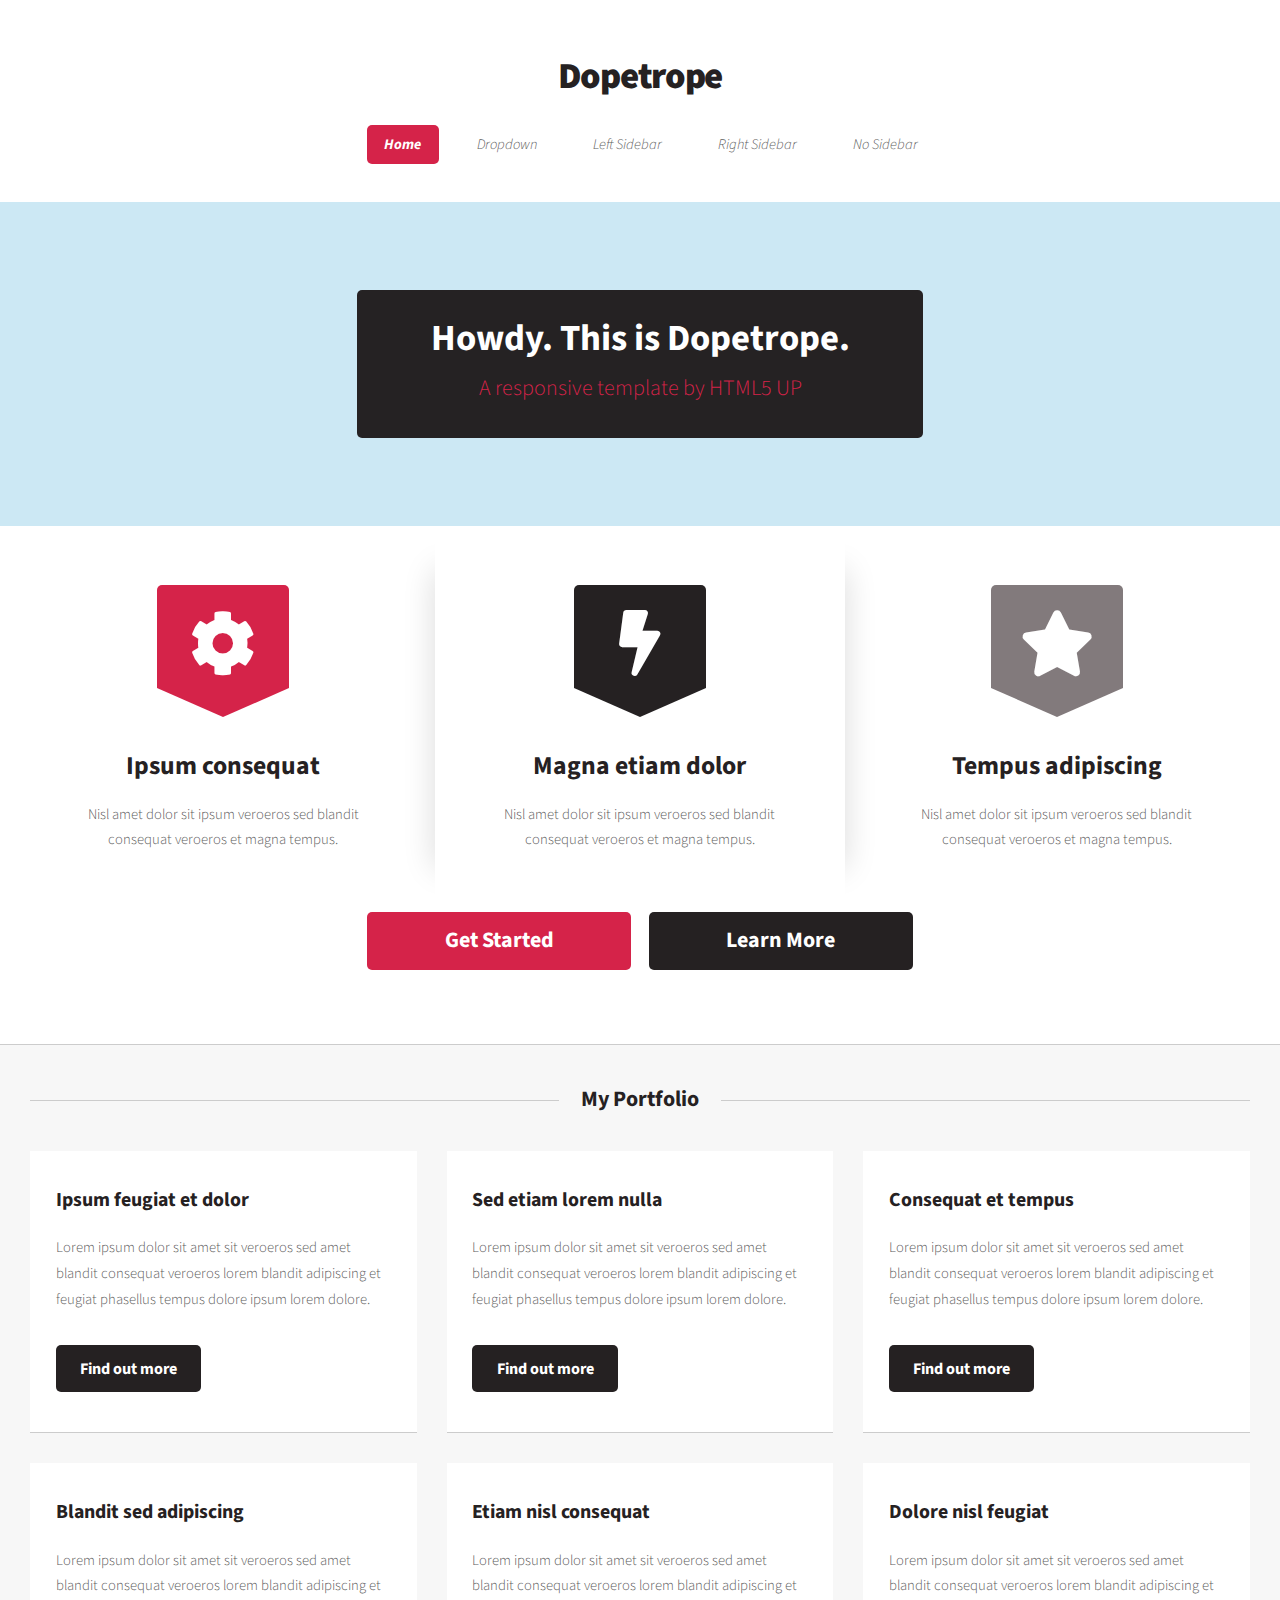
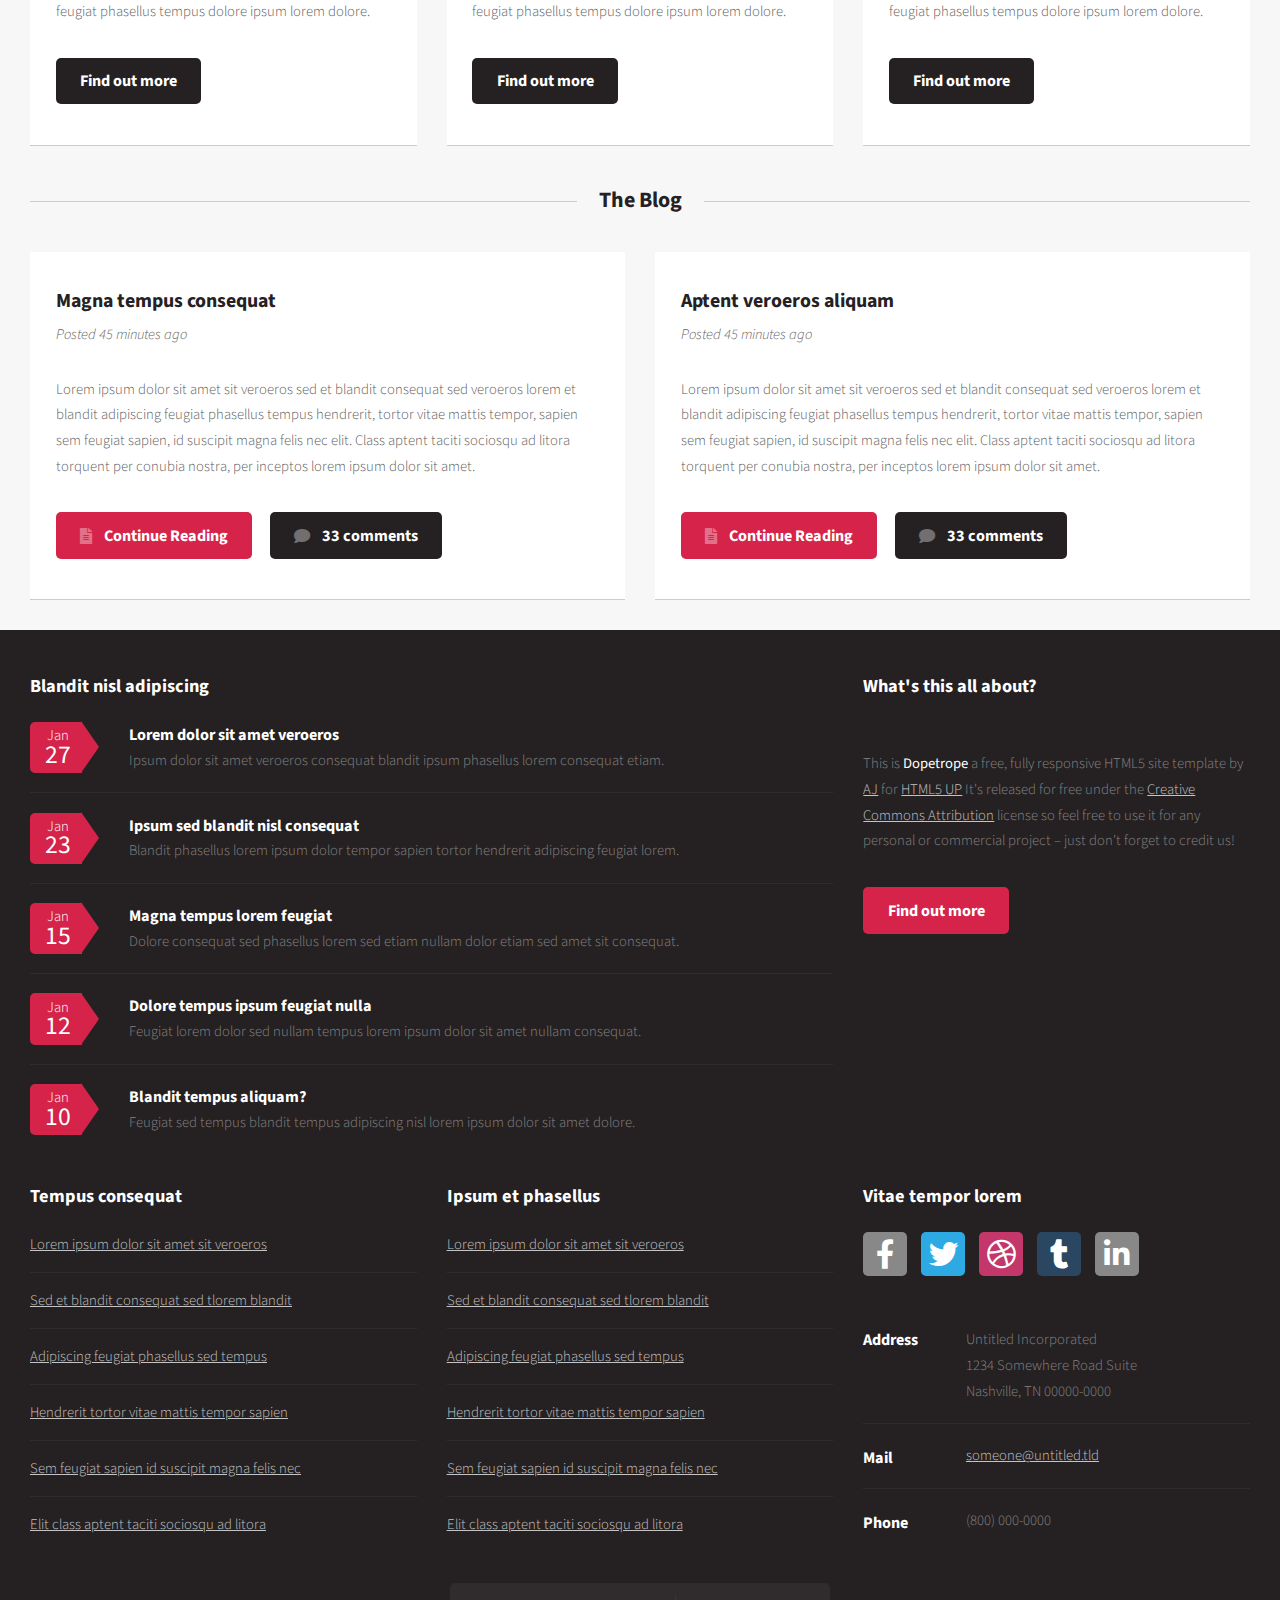
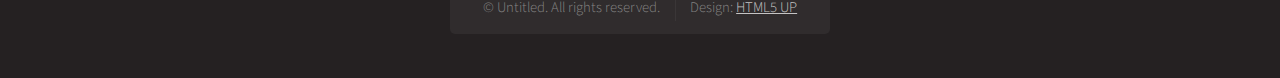
==== index.html @ 3c799429 "initial commit" ====
<!DOCTYPE HTML>
<!--
	Dopetrope by HTML5 UP
	html5up.net | @ajlkn
	Free for personal and commercial use under the CCA 3.0 license (html5up.net/license)
-->
<html>
	<head>
		<title>Dopetrope by HTML5 UP</title>
		<meta charset="utf-8" />
		<meta name="viewport" content="width=device-width, initial-scale=1, user-scalable=no" />
		<link rel="stylesheet" href="assets/css/main.css" />
	</head>
	<body class="homepage is-preload">
		<div id="page-wrapper">

			<!-- Header -->
				<section id="header">

					<!-- Logo -->
						<h1><a href="index.html">Dopetrope</a></h1>

					<!-- Nav -->
						<nav id="nav">
							<ul>
								<li class="current"><a href="index.html">Home</a></li>
								<li>
									<a href="#">Dropdown</a>
									<ul>
										<li><a href="#">Lorem ipsum dolor</a></li>
										<li><a href="#">Magna phasellus</a></li>
										<li><a href="#">Etiam dolore nisl</a></li>
										<li>
											<a href="#">Phasellus consequat</a>
											<ul>
												<li><a href="#">Magna phasellus</a></li>
												<li><a href="#">Etiam dolore nisl</a></li>
												<li><a href="#">Veroeros feugiat</a></li>
												<li><a href="#">Nisl sed aliquam</a></li>
												<li><a href="#">Dolore adipiscing</a></li>
											</ul>
										</li>
										<li><a href="#">Veroeros feugiat</a></li>
									</ul>
								</li>
								<li><a href="left-sidebar.html">Left Sidebar</a></li>
								<li><a href="right-sidebar.html">Right Sidebar</a></li>
								<li><a href="no-sidebar.html">No Sidebar</a></li>
							</ul>
						</nav>

					<!-- Banner -->
						<section id="banner">
							<header>
								<h2>Howdy. This is Dopetrope.</h2>
								<p>A responsive template by HTML5 UP</p>
							</header>
						</section>

					<!-- Intro -->
						<section id="intro" class="container">
							<div class="row">
								<div class="col-4 col-12-medium">
									<section class="first">
										<i class="icon solid featured fa-cog"></i>
										<header>
											<h2>Ipsum consequat</h2>
										</header>
										<p>Nisl amet dolor sit ipsum veroeros sed blandit consequat veroeros et magna tempus.</p>
									</section>
								</div>
								<div class="col-4 col-12-medium">
									<section class="middle">
										<i class="icon solid featured alt fa-bolt"></i>
										<header>
											<h2>Magna etiam dolor</h2>
										</header>
										<p>Nisl amet dolor sit ipsum veroeros sed blandit consequat veroeros et magna tempus.</p>
									</section>
								</div>
								<div class="col-4 col-12-medium">
									<section class="last">
										<i class="icon solid featured alt2 fa-star"></i>
										<header>
											<h2>Tempus adipiscing</h2>
										</header>
										<p>Nisl amet dolor sit ipsum veroeros sed blandit consequat veroeros et magna tempus.</p>
									</section>
								</div>
							</div>
							<footer>
								<ul class="actions">
									<li><a href="#" class="button large">Get Started</a></li>
									<li><a href="#" class="button alt large">Learn More</a></li>
								</ul>
							</footer>
						</section>

				</section>

			<!-- Main -->
				<section id="main">
					<div class="container">
						<div class="row">
							<div class="col-12">

								<!-- Portfolio -->
									<section>
										<header class="major">
											<h2>My Portfolio</h2>
										</header>
										<div class="row">
											<div class="col-4 col-6-medium col-12-small">
												<section class="box">
													<a href="#" class="image featured"><img src="images/pic02.jpg" alt="" /></a>
													<header>
														<h3>Ipsum feugiat et dolor</h3>
													</header>
													<p>Lorem ipsum dolor sit amet sit veroeros sed amet blandit consequat veroeros lorem blandit adipiscing et feugiat phasellus tempus dolore ipsum lorem dolore.</p>
													<footer>
														<ul class="actions">
															<li><a href="#" class="button alt">Find out more</a></li>
														</ul>
													</footer>
												</section>
											</div>
											<div class="col-4 col-6-medium col-12-small">
												<section class="box">
													<a href="#" class="image featured"><img src="images/pic03.jpg" alt="" /></a>
													<header>
														<h3>Sed etiam lorem nulla</h3>
													</header>
													<p>Lorem ipsum dolor sit amet sit veroeros sed amet blandit consequat veroeros lorem blandit adipiscing et feugiat phasellus tempus dolore ipsum lorem dolore.</p>
													<footer>
														<ul class="actions">
															<li><a href="#" class="button alt">Find out more</a></li>
														</ul>
													</footer>
												</section>
											</div>
											<div class="col-4 col-6-medium col-12-small">
												<section class="box">
													<a href="#" class="image featured"><img src="images/pic04.jpg" alt="" /></a>
													<header>
														<h3>Consequat et tempus</h3>
													</header>
													<p>Lorem ipsum dolor sit amet sit veroeros sed amet blandit consequat veroeros lorem blandit adipiscing et feugiat phasellus tempus dolore ipsum lorem dolore.</p>
													<footer>
														<ul class="actions">
															<li><a href="#" class="button alt">Find out more</a></li>
														</ul>
													</footer>
												</section>
											</div>
											<div class="col-4 col-6-medium col-12-small">
												<section class="box">
													<a href="#" class="image featured"><img src="images/pic05.jpg" alt="" /></a>
													<header>
														<h3>Blandit sed adipiscing</h3>
													</header>
													<p>Lorem ipsum dolor sit amet sit veroeros sed amet blandit consequat veroeros lorem blandit adipiscing et feugiat phasellus tempus dolore ipsum lorem dolore.</p>
													<footer>
														<ul class="actions">
															<li><a href="#" class="button alt">Find out more</a></li>
														</ul>
													</footer>
												</section>
											</div>
											<div class="col-4 col-6-medium col-12-small">
												<section class="box">
													<a href="#" class="image featured"><img src="images/pic06.jpg" alt="" /></a>
													<header>
														<h3>Etiam nisl consequat</h3>
													</header>
													<p>Lorem ipsum dolor sit amet sit veroeros sed amet blandit consequat veroeros lorem blandit adipiscing et feugiat phasellus tempus dolore ipsum lorem dolore.</p>
													<footer>
														<ul class="actions">
															<li><a href="#" class="button alt">Find out more</a></li>
														</ul>
													</footer>
												</section>
											</div>
											<div class="col-4 col-6-medium col-12-small">
												<section class="box">
													<a href="#" class="image featured"><img src="images/pic07.jpg" alt="" /></a>
													<header>
														<h3>Dolore nisl feugiat</h3>
													</header>
													<p>Lorem ipsum dolor sit amet sit veroeros sed amet blandit consequat veroeros lorem blandit adipiscing et feugiat phasellus tempus dolore ipsum lorem dolore.</p>
													<footer>
														<ul class="actions">
															<li><a href="#" class="button alt">Find out more</a></li>
														</ul>
													</footer>
												</section>
											</div>
										</div>
									</section>

							</div>
							<div class="col-12">

								<!-- Blog -->
									<section>
										<header class="major">
											<h2>The Blog</h2>
										</header>
										<div class="row">
											<div class="col-6 col-12-small">
												<section class="box">
													<a href="#" class="image featured"><img src="images/pic08.jpg" alt="" /></a>
													<header>
														<h3>Magna tempus consequat</h3>
														<p>Posted 45 minutes ago</p>
													</header>
													<p>Lorem ipsum dolor sit amet sit veroeros sed et blandit consequat sed veroeros lorem et blandit adipiscing feugiat phasellus tempus hendrerit, tortor vitae mattis tempor, sapien sem feugiat sapien, id suscipit magna felis nec elit. Class aptent taciti sociosqu ad litora torquent per conubia nostra, per inceptos lorem ipsum dolor sit amet.</p>
													<footer>
														<ul class="actions">
															<li><a href="#" class="button icon solid fa-file-alt">Continue Reading</a></li>
															<li><a href="#" class="button alt icon solid fa-comment">33 comments</a></li>
														</ul>
													</footer>
												</section>
											</div>
											<div class="col-6 col-12-small">
												<section class="box">
													<a href="#" class="image featured"><img src="images/pic09.jpg" alt="" /></a>
													<header>
														<h3>Aptent veroeros aliquam</h3>
														<p>Posted 45 minutes ago</p>
													</header>
													<p>Lorem ipsum dolor sit amet sit veroeros sed et blandit consequat sed veroeros lorem et blandit adipiscing feugiat phasellus tempus hendrerit, tortor vitae mattis tempor, sapien sem feugiat sapien, id suscipit magna felis nec elit. Class aptent taciti sociosqu ad litora torquent per conubia nostra, per inceptos lorem ipsum dolor sit amet.</p>
													<footer>
														<ul class="actions">
															<li><a href="#" class="button icon solid fa-file-alt">Continue Reading</a></li>
															<li><a href="#" class="button alt icon solid fa-comment">33 comments</a></li>
														</ul>
													</footer>
												</section>
											</div>
										</div>
									</section>

							</div>
						</div>
					</div>
				</section>

			<!-- Footer -->
				<section id="footer">
					<div class="container">
						<div class="row">
							<div class="col-8 col-12-medium">
								<section>
									<header>
										<h2>Blandit nisl adipiscing</h2>
									</header>
									<ul class="dates">
										<li>
											<span class="date">Jan <strong>27</strong></span>
											<h3><a href="#">Lorem dolor sit amet veroeros</a></h3>
											<p>Ipsum dolor sit amet veroeros consequat blandit ipsum phasellus lorem consequat etiam.</p>
										</li>
										<li>
											<span class="date">Jan <strong>23</strong></span>
											<h3><a href="#">Ipsum sed blandit nisl consequat</a></h3>
											<p>Blandit phasellus lorem ipsum dolor tempor sapien tortor hendrerit adipiscing feugiat lorem.</p>
										</li>
										<li>
											<span class="date">Jan <strong>15</strong></span>
											<h3><a href="#">Magna tempus lorem feugiat</a></h3>
											<p>Dolore consequat sed phasellus lorem sed etiam nullam dolor etiam sed amet sit consequat.</p>
										</li>
										<li>
											<span class="date">Jan <strong>12</strong></span>
											<h3><a href="#">Dolore tempus ipsum feugiat nulla</a></h3>
											<p>Feugiat lorem dolor sed nullam tempus lorem ipsum dolor sit amet nullam consequat.</p>
										</li>
										<li>
											<span class="date">Jan <strong>10</strong></span>
											<h3><a href="#">Blandit tempus aliquam?</a></h3>
											<p>Feugiat sed tempus blandit tempus adipiscing nisl lorem ipsum dolor sit amet dolore.</p>
										</li>
									</ul>
								</section>
							</div>
							<div class="col-4 col-12-medium">
								<section>
									<header>
										<h2>What's this all about?</h2>
									</header>
									<a href="#" class="image featured"><img src="images/pic10.jpg" alt="" /></a>
									<p>
										This is <strong>Dopetrope</strong> a free, fully responsive HTML5 site template by
										<a href="http://twitter.com/ajlkn">AJ</a> for <a href="http://html5up.net/">HTML5 UP</a> It's released for free under
										the <a href="http://html5up.net/license/">Creative Commons Attribution</a> license so feel free to use it for any personal or commercial project &ndash; just don't forget to credit us!
									</p>
									<footer>
										<ul class="actions">
											<li><a href="#" class="button">Find out more</a></li>
										</ul>
									</footer>
								</section>
							</div>
							<div class="col-4 col-6-medium col-12-small">
								<section>
									<header>
										<h2>Tempus consequat</h2>
									</header>
									<ul class="divided">
										<li><a href="#">Lorem ipsum dolor sit amet sit veroeros</a></li>
										<li><a href="#">Sed et blandit consequat sed tlorem blandit</a></li>
										<li><a href="#">Adipiscing feugiat phasellus sed tempus</a></li>
										<li><a href="#">Hendrerit tortor vitae mattis tempor sapien</a></li>
										<li><a href="#">Sem feugiat sapien id suscipit magna felis nec</a></li>
										<li><a href="#">Elit class aptent taciti sociosqu ad litora</a></li>
									</ul>
								</section>
							</div>
							<div class="col-4 col-6-medium col-12-small">
								<section>
									<header>
										<h2>Ipsum et phasellus</h2>
									</header>
									<ul class="divided">
										<li><a href="#">Lorem ipsum dolor sit amet sit veroeros</a></li>
										<li><a href="#">Sed et blandit consequat sed tlorem blandit</a></li>
										<li><a href="#">Adipiscing feugiat phasellus sed tempus</a></li>
										<li><a href="#">Hendrerit tortor vitae mattis tempor sapien</a></li>
										<li><a href="#">Sem feugiat sapien id suscipit magna felis nec</a></li>
										<li><a href="#">Elit class aptent taciti sociosqu ad litora</a></li>
									</ul>
								</section>
							</div>
							<div class="col-4 col-12-medium">
								<section>
									<header>
										<h2>Vitae tempor lorem</h2>
									</header>
									<ul class="social">
										<li><a class="icon brands fa-facebook-f" href="#"><span class="label">Facebook</span></a></li>
										<li><a class="icon brands fa-twitter" href="#"><span class="label">Twitter</span></a></li>
										<li><a class="icon brands fa-dribbble" href="#"><span class="label">Dribbble</span></a></li>
										<li><a class="icon brands fa-tumblr" href="#"><span class="label">Tumblr</span></a></li>
										<li><a class="icon brands fa-linkedin-in" href="#"><span class="label">LinkedIn</span></a></li>
									</ul>
									<ul class="contact">
										<li>
											<h3>Address</h3>
											<p>
												Untitled Incorporated<br />
												1234 Somewhere Road Suite<br />
												Nashville, TN 00000-0000
											</p>
										</li>
										<li>
											<h3>Mail</h3>
											<p><a href="#">someone@untitled.tld</a></p>
										</li>
										<li>
											<h3>Phone</h3>
											<p>(800) 000-0000</p>
										</li>
									</ul>
								</section>
							</div>
							<div class="col-12">

								<!-- Copyright -->
									<div id="copyright">
										<ul class="links">
											<li>&copy; Untitled. All rights reserved.</li><li>Design: <a href="http://html5up.net">HTML5 UP</a></li>
										</ul>
									</div>

							</div>
						</div>
					</div>
				</section>

		</div>

		<!-- Scripts -->
			<script src="assets/js/jquery.min.js"></script>
			<script src="assets/js/jquery.dropotron.min.js"></script>
			<script src="assets/js/browser.min.js"></script>
			<script src="assets/js/breakpoints.min.js"></script>
			<script src="assets/js/util.js"></script>
			<script src="assets/js/main.js"></script>

	</body>
</html>
---- assets/css/main.css ----
@import url("fontawesome-all.min.css");
@import url("https://fonts.googleapis.com/css?family=Source+Sans+Pro:300,400,700,900,300italic");

/*
	Dopetrope by HTML5 UP
	html5up.net | @ajlkn
	Free for personal and commercial use under the CCA 3.0 license (html5up.net/license)
*/

html, body, div, span, applet, object,
iframe, h1, h2, h3, h4, h5, h6, p, blockquote,
pre, a, abbr, acronym, address, big, cite,
code, del, dfn, em, img, ins, kbd, q, s, samp,
small, strike, strong, sub, sup, tt, var, b,
u, i, center, dl, dt, dd, ol, ul, li, fieldset,
form, label, legend, table, caption, tbody,
tfoot, thead, tr, th, td, article, aside,
canvas, details, embed, figure, figcaption,
footer, header, hgroup, menu, nav, output, ruby,
section, summary, time, mark, audio, video {
	margin: 0;
	padding: 0;
	border: 0;
	font-size: 100%;
	font: inherit;
	vertical-align: baseline;}

article, aside, details, figcaption, figure,
footer, header, hgroup, menu, nav, section {
	display: block;}

body {
	line-height: 1;
}

ol, ul {
	list-style: none;
}

blockquote, q {
	quotes: none;
}

	blockquote:before, blockquote:after, q:before, q:after {
		content: '';
		content: none;
	}

table {
	border-collapse: collapse;
	border-spacing: 0;
}

body {
	-webkit-text-size-adjust: none;
}

mark {
	background-color: transparent;
	color: inherit;
}

input::-moz-focus-inner {
	border: 0;
	padding: 0;
}

input, select, textarea {
	-moz-appearance: none;
	-webkit-appearance: none;
	-ms-appearance: none;
	appearance: none;
}

/* Basic */

	html {
		box-sizing: border-box;
	}

	*, *:before, *:after {
		box-sizing: inherit;
	}

	body {
		background: #252122;
		background-image: url("images/bg02.png");
	}

		body.is-preload *, body.is-preload *:before, body.is-preload *:after {
			-moz-animation: none !important;
			-webkit-animation: none !important;
			-ms-animation: none !important;
			animation: none !important;
			-moz-transition: none !important;
			-webkit-transition: none !important;
			-ms-transition: none !important;
			transition: none !important;
		}

	body, input, textarea, select {
		font-family: 'Source Sans Pro';
		font-weight: 300;
		color: #5d5d5d;
		font-size: 14pt;
		line-height: 1.75em;
	}

	strong, b {
		color: #252122;
		font-weight: 400;
	}

	i, em {
		font-style: italic;
	}

	sub {
		position: relative;
		top: 0.5em;
		font-size: 0.8em;
	}

	sup {
		position: relative;
		top: -0.5em;
		font-size: 0.8em;
	}

	blockquote {
		border-left: solid 0.75em #dddddd;
		padding: 1em 0 1em 1.5em;
		font-style: italic;
	}

	h1, h2, h3, h4, h5, h6 {
		color: #252122;
		font-weight: 700;
	}

	h1 a, h2 a, h3 a, h4 a, h5 a, h6 a {
		color: inherit;
		text-decoration: none;
	}

	h2 {
		font-size: 1.5em;
	}

	h3 {
		font-size: 1.35em;
	}

	a {
		color: #d52349;
		text-decoration: underline;
	}

		a:hover {
			text-decoration: none;
		}

	br.clear {
		clear: both;
	}

	hr {
		border: 0;
		border-top: solid 1px #dddddd;
		height: 1px;
		margin: 2em 0 2em 0;
	}

	p, ul, ol, dl, table {
		margin-bottom: 2em;
	}

/* Container */

	.container {
		margin: 0 auto;
		max-width: 100%;
		width: 70em;
	}

		@media screen and (max-width: 1680px) {

			.container {
				width: 70em;
			}

		}

		@media screen and (max-width: 1280px) {

			.container {
				width: calc(100% - 60px);
			}

		}

		@media screen and (max-width: 980px) {

			.container {
				width: calc(100% - 80px);
			}

		}

		@media screen and (max-width: 736px) {

			.container {
				width: calc(100% - 40px);
			}

		}

/* Row */

	.row {
		display: flex;
		flex-wrap: wrap;
		box-sizing: border-box;
		align-items: stretch;
	}

		.row > * {
			box-sizing: border-box;
		}

		.row.gtr-uniform > * > :last-child {
			margin-bottom: 0;
		}

		.row.aln-left {
			justify-content: flex-start;
		}

		.row.aln-center {
			justify-content: center;
		}

		.row.aln-right {
			justify-content: flex-end;
		}

		.row.aln-top {
			align-items: flex-start;
		}

		.row.aln-middle {
			align-items: center;
		}

		.row.aln-bottom {
			align-items: flex-end;
		}

		.row > .imp {
			order: -1;
		}

		.row > .col-1 {
			width: 8.33333%;
		}

		.row > .off-1 {
			margin-left: 8.33333%;
		}

		.row > .col-2 {
			width: 16.66667%;
		}

		.row > .off-2 {
			margin-left: 16.66667%;
		}

		.row > .col-3 {
			width: 25%;
		}

		.row > .off-3 {
			margin-left: 25%;
		}

		.row > .col-4 {
			width: 33.33333%;
		}

		.row > .off-4 {
			margin-left: 33.33333%;
		}

		.row > .col-5 {
			width: 41.66667%;
		}

		.row > .off-5 {
			margin-left: 41.66667%;
		}

		.row > .col-6 {
			width: 50%;
		}

		.row > .off-6 {
			margin-left: 50%;
		}

		.row > .col-7 {
			width: 58.33333%;
		}

		.row > .off-7 {
			margin-left: 58.33333%;
		}

		.row > .col-8 {
			width: 66.66667%;
		}

		.row > .off-8 {
			margin-left: 66.66667%;
		}

		.row > .col-9 {
			width: 75%;
		}

		.row > .off-9 {
			margin-left: 75%;
		}

		.row > .col-10 {
			width: 83.33333%;
		}

		.row > .off-10 {
			margin-left: 83.33333%;
		}

		.row > .col-11 {
			width: 91.66667%;
		}

		.row > .off-11 {
			margin-left: 91.66667%;
		}

		.row > .col-12 {
			width: 100%;
		}

		.row > .off-12 {
			margin-left: 100%;
		}

		.row.gtr-0 {
			margin-top: 0px;
			margin-left: 0px;
		}

			.row.gtr-0 > * {
				padding: 0px 0 0 0px;
			}

			.row.gtr-0.gtr-uniform {
				margin-top: 0px;
			}

				.row.gtr-0.gtr-uniform > * {
					padding-top: 0px;
				}

		.row.gtr-25 {
			margin-top: -12.5px;
			margin-left: -12.5px;
		}

			.row.gtr-25 > * {
				padding: 12.5px 0 0 12.5px;
			}

			.row.gtr-25.gtr-uniform {
				margin-top: -12.5px;
			}

				.row.gtr-25.gtr-uniform > * {
					padding-top: 12.5px;
				}

		.row.gtr-50 {
			margin-top: -25px;
			margin-left: -25px;
		}

			.row.gtr-50 > * {
				padding: 25px 0 0 25px;
			}

			.row.gtr-50.gtr-uniform {
				margin-top: -25px;
			}

				.row.gtr-50.gtr-uniform > * {
					padding-top: 25px;
				}

		.row {
			margin-top: -50px;
			margin-left: -50px;
		}

			.row > * {
				padding: 50px 0 0 50px;
			}

			.row.gtr-uniform {
				margin-top: -50px;
			}

				.row.gtr-uniform > * {
					padding-top: 50px;
				}

		.row.gtr-150 {
			margin-top: -75px;
			margin-left: -75px;
		}

			.row.gtr-150 > * {
				padding: 75px 0 0 75px;
			}

			.row.gtr-150.gtr-uniform {
				margin-top: -75px;
			}

				.row.gtr-150.gtr-uniform > * {
					padding-top: 75px;
				}

		.row.gtr-200 {
			margin-top: -100px;
			margin-left: -100px;
		}

			.row.gtr-200 > * {
				padding: 100px 0 0 100px;
			}

			.row.gtr-200.gtr-uniform {
				margin-top: -100px;
			}

				.row.gtr-200.gtr-uniform > * {
					padding-top: 100px;
				}

		@media screen and (max-width: 1680px) {

			.row {
				display: flex;
				flex-wrap: wrap;
				box-sizing: border-box;
				align-items: stretch;
			}

				.row > * {
					box-sizing: border-box;
				}

				.row.gtr-uniform > * > :last-child {
					margin-bottom: 0;
				}

				.row.aln-left {
					justify-content: flex-start;
				}

				.row.aln-center {
					justify-content: center;
				}

				.row.aln-right {
					justify-content: flex-end;
				}

				.row.aln-top {
					align-items: flex-start;
				}

				.row.aln-middle {
					align-items: center;
				}

				.row.aln-bottom {
					align-items: flex-end;
				}

				.row > .imp-xlarge {
					order: -1;
				}

				.row > .col-1-xlarge {
					width: 8.33333%;
				}

				.row > .off-1-xlarge {
					margin-left: 8.33333%;
				}

				.row > .col-2-xlarge {
					width: 16.66667%;
				}

				.row > .off-2-xlarge {
					margin-left: 16.66667%;
				}

				.row > .col-3-xlarge {
					width: 25%;
				}

				.row > .off-3-xlarge {
					margin-left: 25%;
				}

				.row > .col-4-xlarge {
					width: 33.33333%;
				}

				.row > .off-4-xlarge {
					margin-left: 33.33333%;
				}

				.row > .col-5-xlarge {
					width: 41.66667%;
				}

				.row > .off-5-xlarge {
					margin-left: 41.66667%;
				}

				.row > .col-6-xlarge {
					width: 50%;
				}

				.row > .off-6-xlarge {
					margin-left: 50%;
				}

				.row > .col-7-xlarge {
					width: 58.33333%;
				}

				.row > .off-7-xlarge {
					margin-left: 58.33333%;
				}

				.row > .col-8-xlarge {
					width: 66.66667%;
				}

				.row > .off-8-xlarge {
					margin-left: 66.66667%;
				}

				.row > .col-9-xlarge {
					width: 75%;
				}

				.row > .off-9-xlarge {
					margin-left: 75%;
				}

				.row > .col-10-xlarge {
					width: 83.33333%;
				}

				.row > .off-10-xlarge {
					margin-left: 83.33333%;
				}

				.row > .col-11-xlarge {
					width: 91.66667%;
				}

				.row > .off-11-xlarge {
					margin-left: 91.66667%;
				}

				.row > .col-12-xlarge {
					width: 100%;
				}

				.row > .off-12-xlarge {
					margin-left: 100%;
				}

				.row.gtr-0 {
					margin-top: 0px;
					margin-left: 0px;
				}

					.row.gtr-0 > * {
						padding: 0px 0 0 0px;
					}

					.row.gtr-0.gtr-uniform {
						margin-top: 0px;
					}

						.row.gtr-0.gtr-uniform > * {
							padding-top: 0px;
						}

				.row.gtr-25 {
					margin-top: -12.5px;
					margin-left: -12.5px;
				}

					.row.gtr-25 > * {
						padding: 12.5px 0 0 12.5px;
					}

					.row.gtr-25.gtr-uniform {
						margin-top: -12.5px;
					}

						.row.gtr-25.gtr-uniform > * {
							padding-top: 12.5px;
						}

				.row.gtr-50 {
					margin-top: -25px;
					margin-left: -25px;
				}

					.row.gtr-50 > * {
						padding: 25px 0 0 25px;
					}

					.row.gtr-50.gtr-uniform {
						margin-top: -25px;
					}

						.row.gtr-50.gtr-uniform > * {
							padding-top: 25px;
						}

				.row {
					margin-top: -50px;
					margin-left: -50px;
				}

					.row > * {
						padding: 50px 0 0 50px;
					}

					.row.gtr-uniform {
						margin-top: -50px;
					}

						.row.gtr-uniform > * {
							padding-top: 50px;
						}

				.row.gtr-150 {
					margin-top: -75px;
					margin-left: -75px;
				}

					.row.gtr-150 > * {
						padding: 75px 0 0 75px;
					}

					.row.gtr-150.gtr-uniform {
						margin-top: -75px;
					}

						.row.gtr-150.gtr-uniform > * {
							padding-top: 75px;
						}

				.row.gtr-200 {
					margin-top: -100px;
					margin-left: -100px;
				}

					.row.gtr-200 > * {
						padding: 100px 0 0 100px;
					}

					.row.gtr-200.gtr-uniform {
						margin-top: -100px;
					}

						.row.gtr-200.gtr-uniform > * {
							padding-top: 100px;
						}

		}

		@media screen and (max-width: 1280px) {

			.row {
				display: flex;
				flex-wrap: wrap;
				box-sizing: border-box;
				align-items: stretch;
			}

				.row > * {
					box-sizing: border-box;
				}

				.row.gtr-uniform > * > :last-child {
					margin-bottom: 0;
				}

				.row.aln-left {
					justify-content: flex-start;
				}

				.row.aln-center {
					justify-content: center;
				}

				.row.aln-right {
					justify-content: flex-end;
				}

				.row.aln-top {
					align-items: flex-start;
				}

				.row.aln-middle {
					align-items: center;
				}

				.row.aln-bottom {
					align-items: flex-end;
				}

				.row > .imp-large {
					order: -1;
				}

				.row > .col-1-large {
					width: 8.33333%;
				}

				.row > .off-1-large {
					margin-left: 8.33333%;
				}

				.row > .col-2-large {
					width: 16.66667%;
				}

				.row > .off-2-large {
					margin-left: 16.66667%;
				}

				.row > .col-3-large {
					width: 25%;
				}

				.row > .off-3-large {
					margin-left: 25%;
				}

				.row > .col-4-large {
					width: 33.33333%;
				}

				.row > .off-4-large {
					margin-left: 33.33333%;
				}

				.row > .col-5-large {
					width: 41.66667%;
				}

				.row > .off-5-large {
					margin-left: 41.66667%;
				}

				.row > .col-6-large {
					width: 50%;
				}

				.row > .off-6-large {
					margin-left: 50%;
				}

				.row > .col-7-large {
					width: 58.33333%;
				}

				.row > .off-7-large {
					margin-left: 58.33333%;
				}

				.row > .col-8-large {
					width: 66.66667%;
				}

				.row > .off-8-large {
					margin-left: 66.66667%;
				}

				.row > .col-9-large {
					width: 75%;
				}

				.row > .off-9-large {
					margin-left: 75%;
				}

				.row > .col-10-large {
					width: 83.33333%;
				}

				.row > .off-10-large {
					margin-left: 83.33333%;
				}

				.row > .col-11-large {
					width: 91.66667%;
				}

				.row > .off-11-large {
					margin-left: 91.66667%;
				}

				.row > .col-12-large {
					width: 100%;
				}

				.row > .off-12-large {
					margin-left: 100%;
				}

				.row.gtr-0 {
					margin-top: 0px;
					margin-left: 0px;
				}

					.row.gtr-0 > * {
						padding: 0px 0 0 0px;
					}

					.row.gtr-0.gtr-uniform {
						margin-top: 0px;
					}

						.row.gtr-0.gtr-uniform > * {
							padding-top: 0px;
						}

				.row.gtr-25 {
					margin-top: -7.5px;
					margin-left: -7.5px;
				}

					.row.gtr-25 > * {
						padding: 7.5px 0 0 7.5px;
					}

					.row.gtr-25.gtr-uniform {
						margin-top: -7.5px;
					}

						.row.gtr-25.gtr-uniform > * {
							padding-top: 7.5px;
						}

				.row.gtr-50 {
					margin-top: -15px;
					margin-left: -15px;
				}

					.row.gtr-50 > * {
						padding: 15px 0 0 15px;
					}

					.row.gtr-50.gtr-uniform {
						margin-top: -15px;
					}

						.row.gtr-50.gtr-uniform > * {
							padding-top: 15px;
						}

				.row {
					margin-top: -30px;
					margin-left: -30px;
				}

					.row > * {
						padding: 30px 0 0 30px;
					}

					.row.gtr-uniform {
						margin-top: -30px;
					}

						.row.gtr-uniform > * {
							padding-top: 30px;
						}

				.row.gtr-150 {
					margin-top: -45px;
					margin-left: -45px;
				}

					.row.gtr-150 > * {
						padding: 45px 0 0 45px;
					}

					.row.gtr-150.gtr-uniform {
						margin-top: -45px;
					}

						.row.gtr-150.gtr-uniform > * {
							padding-top: 45px;
						}

				.row.gtr-200 {
					margin-top: -60px;
					margin-left: -60px;
				}

					.row.gtr-200 > * {
						padding: 60px 0 0 60px;
					}

					.row.gtr-200.gtr-uniform {
						margin-top: -60px;
					}

						.row.gtr-200.gtr-uniform > * {
							padding-top: 60px;
						}

		}

		@media screen and (max-width: 980px) {

			.row {
				display: flex;
				flex-wrap: wrap;
				box-sizing: border-box;
				align-items: stretch;
			}

				.row > * {
					box-sizing: border-box;
				}

				.row.gtr-uniform > * > :last-child {
					margin-bottom: 0;
				}

				.row.aln-left {
					justify-content: flex-start;
				}

				.row.aln-center {
					justify-content: center;
				}

				.row.aln-right {
					justify-content: flex-end;
				}

				.row.aln-top {
					align-items: flex-start;
				}

				.row.aln-middle {
					align-items: center;
				}

				.row.aln-bottom {
					align-items: flex-end;
				}

				.row > .imp-medium {
					order: -1;
				}

				.row > .col-1-medium {
					width: 8.33333%;
				}

				.row > .off-1-medium {
					margin-left: 8.33333%;
				}

				.row > .col-2-medium {
					width: 16.66667%;
				}

				.row > .off-2-medium {
					margin-left: 16.66667%;
				}

				.row > .col-3-medium {
					width: 25%;
				}

				.row > .off-3-medium {
					margin-left: 25%;
				}

				.row > .col-4-medium {
					width: 33.33333%;
				}

				.row > .off-4-medium {
					margin-left: 33.33333%;
				}

				.row > .col-5-medium {
					width: 41.66667%;
				}

				.row > .off-5-medium {
					margin-left: 41.66667%;
				}

				.row > .col-6-medium {
					width: 50%;
				}

				.row > .off-6-medium {
					margin-left: 50%;
				}

				.row > .col-7-medium {
					width: 58.33333%;
				}

				.row > .off-7-medium {
					margin-left: 58.33333%;
				}

				.row > .col-8-medium {
					width: 66.66667%;
				}

				.row > .off-8-medium {
					margin-left: 66.66667%;
				}

				.row > .col-9-medium {
					width: 75%;
				}

				.row > .off-9-medium {
					margin-left: 75%;
				}

				.row > .col-10-medium {
					width: 83.33333%;
				}

				.row > .off-10-medium {
					margin-left: 83.33333%;
				}

				.row > .col-11-medium {
					width: 91.66667%;
				}

				.row > .off-11-medium {
					margin-left: 91.66667%;
				}

				.row > .col-12-medium {
					width: 100%;
				}

				.row > .off-12-medium {
					margin-left: 100%;
				}

				.row.gtr-0 {
					margin-top: 0px;
					margin-left: 0px;
				}

					.row.gtr-0 > * {
						padding: 0px 0 0 0px;
					}

					.row.gtr-0.gtr-uniform {
						margin-top: 0px;
					}

						.row.gtr-0.gtr-uniform > * {
							padding-top: 0px;
						}

				.row.gtr-25 {
					margin-top: -10px;
					margin-left: -10px;
				}

					.row.gtr-25 > * {
						padding: 10px 0 0 10px;
					}

					.row.gtr-25.gtr-uniform {
						margin-top: -10px;
					}

						.row.gtr-25.gtr-uniform > * {
							padding-top: 10px;
						}

				.row.gtr-50 {
					margin-top: -20px;
					margin-left: -20px;
				}

					.row.gtr-50 > * {
						padding: 20px 0 0 20px;
					}

					.row.gtr-50.gtr-uniform {
						margin-top: -20px;
					}

						.row.gtr-50.gtr-uniform > * {
							padding-top: 20px;
						}

				.row {
					margin-top: -40px;
					margin-left: -40px;
				}

					.row > * {
						padding: 40px 0 0 40px;
					}

					.row.gtr-uniform {
						margin-top: -40px;
					}

						.row.gtr-uniform > * {
							padding-top: 40px;
						}

				.row.gtr-150 {
					margin-top: -60px;
					margin-left: -60px;
				}

					.row.gtr-150 > * {
						padding: 60px 0 0 60px;
					}

					.row.gtr-150.gtr-uniform {
						margin-top: -60px;
					}

						.row.gtr-150.gtr-uniform > * {
							padding-top: 60px;
						}

				.row.gtr-200 {
					margin-top: -80px;
					margin-left: -80px;
				}

					.row.gtr-200 > * {
						padding: 80px 0 0 80px;
					}

					.row.gtr-200.gtr-uniform {
						margin-top: -80px;
					}

						.row.gtr-200.gtr-uniform > * {
							padding-top: 80px;
						}

		}

		@media screen and (max-width: 736px) {

			.row {
				display: flex;
				flex-wrap: wrap;
				box-sizing: border-box;
				align-items: stretch;
			}

				.row > * {
					box-sizing: border-box;
				}

				.row.gtr-uniform > * > :last-child {
					margin-bottom: 0;
				}

				.row.aln-left {
					justify-content: flex-start;
				}

				.row.aln-center {
					justify-content: center;
				}

				.row.aln-right {
					justify-content: flex-end;
				}

				.row.aln-top {
					align-items: flex-start;
				}

				.row.aln-middle {
					align-items: center;
				}

				.row.aln-bottom {
					align-items: flex-end;
				}

				.row > .imp-small {
					order: -1;
				}

				.row > .col-1-small {
					width: 8.33333%;
				}

				.row > .off-1-small {
					margin-left: 8.33333%;
				}

				.row > .col-2-small {
					width: 16.66667%;
				}

				.row > .off-2-small {
					margin-left: 16.66667%;
				}

				.row > .col-3-small {
					width: 25%;
				}

				.row > .off-3-small {
					margin-left: 25%;
				}

				.row > .col-4-small {
					width: 33.33333%;
				}

				.row > .off-4-small {
					margin-left: 33.33333%;
				}

				.row > .col-5-small {
					width: 41.66667%;
				}

				.row > .off-5-small {
					margin-left: 41.66667%;
				}

				.row > .col-6-small {
					width: 50%;
				}

				.row > .off-6-small {
					margin-left: 50%;
				}

				.row > .col-7-small {
					width: 58.33333%;
				}

				.row > .off-7-small {
					margin-left: 58.33333%;
				}

				.row > .col-8-small {
					width: 66.66667%;
				}

				.row > .off-8-small {
					margin-left: 66.66667%;
				}

				.row > .col-9-small {
					width: 75%;
				}

				.row > .off-9-small {
					margin-left: 75%;
				}

				.row > .col-10-small {
					width: 83.33333%;
				}

				.row > .off-10-small {
					margin-left: 83.33333%;
				}

				.row > .col-11-small {
					width: 91.66667%;
				}

				.row > .off-11-small {
					margin-left: 91.66667%;
				}

				.row > .col-12-small {
					width: 100%;
				}

				.row > .off-12-small {
					margin-left: 100%;
				}

				.row.gtr-0 {
					margin-top: 0px;
					margin-left: 0px;
				}

					.row.gtr-0 > * {
						padding: 0px 0 0 0px;
					}

					.row.gtr-0.gtr-uniform {
						margin-top: 0px;
					}

						.row.gtr-0.gtr-uniform > * {
							padding-top: 0px;
						}

				.row.gtr-25 {
					margin-top: -5px;
					margin-left: -5px;
				}

					.row.gtr-25 > * {
						padding: 5px 0 0 5px;
					}

					.row.gtr-25.gtr-uniform {
						margin-top: -5px;
					}

						.row.gtr-25.gtr-uniform > * {
							padding-top: 5px;
						}

				.row.gtr-50 {
					margin-top: -10px;
					margin-left: -10px;
				}

					.row.gtr-50 > * {
						padding: 10px 0 0 10px;
					}

					.row.gtr-50.gtr-uniform {
						margin-top: -10px;
					}

						.row.gtr-50.gtr-uniform > * {
							padding-top: 10px;
						}

				.row {
					margin-top: -20px;
					margin-left: -20px;
				}

					.row > * {
						padding: 20px 0 0 20px;
					}

					.row.gtr-uniform {
						margin-top: -20px;
					}

						.row.gtr-uniform > * {
							padding-top: 20px;
						}

				.row.gtr-150 {
					margin-top: -30px;
					margin-left: -30px;
				}

					.row.gtr-150 > * {
						padding: 30px 0 0 30px;
					}

					.row.gtr-150.gtr-uniform {
						margin-top: -30px;
					}

						.row.gtr-150.gtr-uniform > * {
							padding-top: 30px;
						}

				.row.gtr-200 {
					margin-top: -40px;
					margin-left: -40px;
				}

					.row.gtr-200 > * {
						padding: 40px 0 0 40px;
					}

					.row.gtr-200.gtr-uniform {
						margin-top: -40px;
					}

						.row.gtr-200.gtr-uniform > * {
							padding-top: 40px;
						}

		}

/* Form */

	form label {
		display: block;
		color: #252122;
		font-weight: 400;
		margin: 0 0 0.5em 0;
	}

	form input[type=text],
	form input[type=email],
	form input[type=password],
	form select,
	form textarea {
		-webkit-appearance: none;
		display: block;
		border: 0;
		padding: 0.75em 1em;
		font-size: 1em;
		border-radius: 5px;
		border: solid 1px #dddddd;
		background: #fff;
		width: 100%;
	}

		form input[type=text]:focus,
		form input[type=email]:focus,
		form input[type=password]:focus,
		form select:focus,
		form textarea:focus {
			box-shadow: inset 0px 0px 1px 1px #43bff0;
		}

	form textarea {
		height: 15em;
	}

	form ::-webkit-input-placeholder {
		color: #555 !important;
	}

	form :-moz-placeholder {
		color: #555 !important;
	}

	form ::-moz-placeholder {
		color: #555 !important;
	}

	form :-ms-input-placeholder {
		color: #555 !important;
	}

	form ::-moz-focus-inner {
		border: 0;
	}

/* Tables */

	table {
		width: 100%;
	}

		table tr {
			border-top: solid 1px #dddddd;
		}

			table tr:first-child {
				border-top: 0;
			}

		table td {
			padding: 0.5em 1em 0.5em 1em;
		}

		table th {
			text-align: left;
			padding: 0.5em 1em 0.5em 1em;
			font-weight: 700;
			margin: 0 0 1em 0;
		}

		table thead {
			border-bottom: solid 2px #dddddd;
		}

/* Section/Article */

	section, article {
		margin-bottom: 2.5em;
	}

		section > :last-child, section:last-child, article > :last-child, article:last-child {
			margin-bottom: 0;
		}

	header {
		margin: 0 0 1.5em 0;
	}

		header > p {
			display: block;
			font-style: italic;
			margin: 0.5em 0 0 0;
			padding-bottom: 0.5em;
		}

		header.major {
			position: relative;
			text-align: center;
			border-top: solid 1px #ccc;
			top: 1em;
			margin: 0 0 3em 0;
		}

			header.major h2 {
				background: #fff;
				position: relative;
				top: -0.65em;
				display: inline;
				margin: 0;
				padding: 0 1em 0 1em;
			}

	footer {
		margin: 2.25em 0 0 0;
	}

/* Box */

	.box {
		background: #ffffff;
		border-bottom: solid 1px #ccc;
		padding: 2.75em 1.75em 2.75em 1.75em;
	}

		.box .image.featured {
			position: relative;
			width: auto;
			left: 1.75em;
			top: 1.75em;
			margin: -4.5em 0 4.25em -3.5em;
		}

		.box.post header {
			padding-top: 1em;
			margin: 0 0 2em 0;
		}

		.box.post h2 {
			font-size: 2.5em;
			letter-spacing: -0.015em;
		}

		.box.post header > p {
			margin-top: 1.25em;
			font-size: 1.25em;
		}

		.box footer ul.actions {
			margin-bottom: 0;
		}

/* Button */

	input[type="button"],
	input[type="submit"],
	input[type="reset"],
	button,
	.button {
		-webkit-appearance: none;
		display: inline-block;
		text-decoration: none;
		cursor: pointer;
		border: 0;
		border-radius: 5px;
		background: #d52349;
		color: #fff !important;
		font-weight: 700;
		outline: 0;
		font-size: 1.1em;
		padding: 0.65em 1.5em 0.65em 1.5em;
		text-align: center;
		-moz-transition: background-color .25s ease-in-out;
		-webkit-transition: background-color .25s ease-in-out;
		-ms-transition: background-color .25s ease-in-out;
		transition: background-color .25s ease-in-out;
	}

		input[type="button"]:hover,
		input[type="submit"]:hover,
		input[type="reset"]:hover,
		button:hover,
		.button:hover {
			background: #e53359;
		}

		input[type="button"]:active,
		input[type="submit"]:active,
		input[type="reset"]:active,
		button:active,
		.button:active {
			background: #c51349;
		}

		input[type="button"].alt,
		input[type="submit"].alt,
		input[type="reset"].alt,
		button.alt,
		.button.alt {
			background: #252122;
		}

			input[type="button"].alt:hover,
			input[type="submit"].alt:hover,
			input[type="reset"].alt:hover,
			button.alt:hover,
			.button.alt:hover {
				background: #353132;
			}

			input[type="button"].alt:active,
			input[type="submit"].alt:active,
			input[type="reset"].alt:active,
			button.alt:active,
			.button.alt:active {
				background: #151112;
			}

		input[type="button"].icon:before,
		input[type="submit"].icon:before,
		input[type="reset"].icon:before,
		button.icon:before,
		.button.icon:before {
			opacity: 0.35;
			position: relative;
			top: 0.05em;
			margin-right: 0.75em;
		}

		input[type="button"].large,
		input[type="submit"].large,
		input[type="reset"].large,
		button.large,
		.button.large {
			font-size: 1.5em;
			padding: 0.75em 1.5em 0.75em 1.5em;
		}

/* Image */

	.image {
		display: inline-block;
		outline: 0;
	}

		.image img {
			display: block;
			width: 100%;
		}

		.image.centered {
			display: block;
			margin: 0 0 2em 0;
		}

			.image.centered img {
				margin: 0 auto;
				width: auto;
			}

		.image.featured {
			display: block;
			width: 100%;
			margin: 0 0 2em 0;
		}

		.image.left {
			float: left;
			margin: 0 2em 2em 0;
		}

/* List */

	ul {
		list-style: disc;
		padding-left: 1em;
	}

		ul li {
			padding-left: 0.5em;
		}

	ol {
		list-style: decimal;
		padding-left: 1.25em;
	}

		ol li {
			padding-left: 0.25em;
		}

/* Actions */

	ul.actions {
		list-style: none;
		padding-left: 0;
	}

		ul.actions li {
			display: inline-block;
			margin-left: 1em;
			padding-left: 0;
		}

			ul.actions li:first-child {
				margin-left: 0;
			}

/* Links */

	ul.links {
		list-style: none;
		padding-left: 0;
	}

		ul.links li {
			display: inline-block;
			border-left: solid 1px rgba(255, 255, 255, 0.05);
			padding: 0 0 0 1em;
			margin: 0 0 0 1em;
		}

			ul.links li:first-child {
				border-left: 0;
				padding-left: 0;
				margin-left: 0;
			}

/* Contact */

	ul.contact {
		list-style: none;
		padding-left: 0;
	}

		ul.contact li {
			position: relative;
			border-top: solid 1px #ddd;
			padding: 1.3em 0 1.3em 7em;
		}

			ul.contact li h3 {
				position: absolute;
				left: 0;
				top: 1.3em;
				font-size: 1.1em;
			}

			ul.contact li p {
				margin: 0;
			}

			ul.contact li:first-child {
				padding-top: 0;
				border-top: 0;
			}

				ul.contact li:first-child h3 {
					top: 0;
				}

/* Dates */

	ul.dates {
		list-style: none;
		padding-left: 0;
	}

		ul.dates li {
			position: relative;
			border-top: solid 1px #ddd;
			padding: 1.3em 0 1.3em 6.75em;
		}

		ul.dates .date {
			display: block;
			position: absolute;
			left: 0;
			top: 1.3em;
			background-color: #d52349;
			height: 3.5em;
			text-align: center;
			color: #fff;
			line-height: 1em;
			border-top-left-radius: 5px;
			border-bottom-left-radius: 5px;
			padding: 0.5em 0.75em 0 1em;
		}

			ul.dates .date:after {
				content: '';
				position: absolute;
				bottom: 0;
				right: -1.2em;
				border-left: solid 1.25em #d52349;
				border-top: solid 1.8em transparent;
				border-bottom: solid 1.8em transparent;
			}

			ul.dates .date strong {
				display: block;
				font-size: 1.75em;
				padding-top: 0.15em;
			}

		ul.dates h3 {
			font-size: 1.1em;
		}

		ul.dates p {
			margin: 0;
		}

		ul.dates li:first-child {
			border-top: 0;
			padding-top: 0;
		}

			ul.dates li:first-child .date {
				top: 0;
			}

/* Divided */

	ul.divided {
		list-style: none;
		padding-left: 0;
	}

		ul.divided li {
			border-top: solid 1px #ddd;
			padding: 1em 0 1em 0;
		}

			ul.divided li:first-child {
				border-top: 0;
				padding-top: 0;
			}

/* Social */

	ul.social {
		list-style: none;
		padding-left: 0;
		overflow: hidden;
		cursor: default;
		margin: 0 0 3.25em 0;
	}

		ul.social li {
			display: inline-block;
			padding-left: 0;
			margin-left: 0.75em;
		}

			ul.social li:first-child {
				margin-left: 0;
			}

			ul.social li a {
				display: inline-block;
				width: 3em;
				height: 3em;
				text-align: center;
				border-radius: 5px;
				background: #888;
				-moz-transition: background-color .25s ease-in-out;
				-webkit-transition: background-color .25s ease-in-out;
				-ms-transition: background-color .25s ease-in-out;
				transition: background-color .25s ease-in-out;
			}

				ul.social li a:before {
					color: #fff;
					font-size: 2em;
					line-height: 1.5em;
				}

				ul.social li a.fa-facebook {
					background: #3c5a98;
				}

					ul.social li a.fa-facebook:hover {
						background: #4c6aa8;
					}

				ul.social li a.fa-twitter {
					background: #2daae4;
				}

					ul.social li a.fa-twitter:hover {
						background: #3dbaf4;
					}

				ul.social li a.fa-dribbble {
					background: #c4376b;
				}

					ul.social li a.fa-dribbble:hover {
						background: #d4477b;
					}

				ul.social li a.fa-linkedin {
					background: #006599;
				}

					ul.social li a.fa-linkedin:hover {
						background: #1075a9;
					}

				ul.social li a.fa-tumblr {
					background: #2b4661;
				}

					ul.social li a.fa-tumblr:hover {
						background: #3b5671;
					}

				ul.social li a.fa-google-plus {
					background: #da2713;
				}

					ul.social li a.fa-google-plus:hover {
						background: #ea3723;
					}

/* Icons */

	.icon {
		text-decoration: none;
		position: relative;
		text-decoration: none;
	}

		.icon:before {
			-moz-osx-font-smoothing: grayscale;
			-webkit-font-smoothing: antialiased;
			display: inline-block;
			font-style: normal;
			font-variant: normal;
			text-rendering: auto;
			line-height: 1;
			text-transform: none !important;
			font-family: 'Font Awesome 5 Free';
			font-weight: 400;
		}

		.icon.solid:before {
			font-weight: 900;
		}

		.icon.brands:before {
			font-family: 'Font Awesome 5 Brands';
		}

		.icon:before {
			line-height: inherit;
		}

		.icon > .label {
			display: none;
		}

		.icon.featured {
			position: relative;
			display: inline-block;
			background-color: #d52349;
			width: 9em;
			padding: 1.75em 0 0.75em 0;
			border-top-left-radius: 5px;
			border-top-right-radius: 5px;
			margin: 0 0 4.5em 0;
			cursor: default;
		}

			.icon.featured:before {
				font-size: 4.5em;
				line-height: 1em;
				color: #fff;
			}

			.icon.featured:after {
				content: '';
				position: absolute;
				bottom: -1.95em;
				left: 0;
				border-top: solid 2em #d52349;
				border-left: solid 4.5em transparent;
				border-right: solid 4.5em transparent;
			}

			.icon.featured.alt {
				background-color: #252122;
			}

				.icon.featured.alt:after {
					border-top-color: #252122;
				}

			.icon.featured.alt2 {
				background-color: #827a7c;
			}

				.icon.featured.alt2:after {
					border-top-color: #827a7c;
				}

/* Page Wrapper */

	#page-wrapper > section {
		margin-bottom: 0;
	}

/* Header */

	#header {
		position: relative;
		background: #ffffff;
		border-bottom: solid 1px #ccc;
		padding: 5em 0 4em 0;
		text-align: center;
	}

		#header h1 {
			color: #252122;
			font-weight: 900;
			font-size: 2.5em;
			letter-spacing: -0.035em;
			line-height: 1;
		}

/* Nav */

	#nav {
		margin: 2.5em 0 0 0;
	}

		#nav > ul {
			margin: 0;
		}

			#nav > ul > li {
				display: inline-block;
				font-style: italic;
				margin: 0 0.35em 0 0.35em;
			}

				#nav > ul > li > ul {
					display: none;
				}

				#nav > ul > li > a {
					border-radius: 5px;
					color: #5d5d5d;
					text-decoration: none;
					padding: 0.6em 1.2em 0.6em 1.2em;
					-moz-transition: background-color .25s ease-in-out;
					-webkit-transition: background-color .25s ease-in-out;
					-ms-transition: background-color .25s ease-in-out;
					transition: background-color .25s ease-in-out;
					outline: 0;
				}

				#nav > ul > li:hover > a, #nav > ul > li.active > a {
					background: #f3f3f3;
				}

				#nav > ul > li.current > a {
					background: #d52349;
					color: #fff !important;
					font-weight: 700;
				}

	.dropotron {
		border-radius: 5px;
		background-color: #252122;
		background-color: rgba(34, 30, 31, 0.98);
		padding: 1.25em 1.5em 1.25em 1.5em;
		font-style: italic;
		min-width: 13em;
		box-shadow: 0px 8px 15px 0px rgba(0, 0, 0, 0.5);
		text-align: left;
		margin-top: -1.25em;
		margin-left: -1px;
		list-style: none;
	}

		.dropotron a, .dropotron span {
			color: #aaa;
			text-decoration: none;
			-moz-transition: color .25s ease-in-out;
			-webkit-transition: color .25s ease-in-out;
			-ms-transition: color .25s ease-in-out;
			transition: color .25s ease-in-out;
		}

		.dropotron li {
			padding: 0.25em 0 0.25em 0;
		}

			.dropotron li:hover > a, .dropotron li:hover > span {
				color: #fff;
			}

		.dropotron.level-0 {
			margin-top: 2em;
		}

			.dropotron.level-0:before {
				content: '';
				display: block;
				position: absolute;
				left: 50%;
				margin-left: -10px;
				top: -9px;
				border-left: solid 10px transparent;
				border-right: solid 10px transparent;
				border-bottom: solid 10px #252122;
				border-bottom-color: rgba(34, 30, 31, 0.98);
			}

/* Banner */

	#banner {
		background: #CCE8F4 url("../../images/pic01.jpg");
		background-position: center center;
		background-size: auto 100%;
		background-repeat: no-repeat;
		text-align: center;
		position: relative;
		padding: 8em 0;
		margin: 4em 0 0 0;
	}

		#banner header {
			background-color: rgba(34, 30, 31, 0.98);
			display: inline-block;
			padding: 2.5em 5em;
			border-radius: 5px;
		}

			#banner header h2 {
				color: #fff;
				font-weight: 700;
				font-size: 2.5em;
				margin: 0 0 0.65em 0;
			}

			#banner header p {
				color: #d52349;
				padding: 0;
				font-style: normal;
				margin: 0;
				font-size: 1.5em;
			}

/* Intro */

	#intro {
		text-align: center;
		overflow: hidden;
	}

		#intro section {
			margin: 3em 0;
			padding: 2.5em 0;
		}

		#intro h2 {
			font-size: 1.75em;
		}

		#intro p {
			margin: 0;
		}

		#intro .middle {
			position: relative;
			z-index: 1;
		}

			#intro .middle:before {
				content: '';
				width: 32px;
				height: 100%;
				position: absolute;
				left: -24px;
				top: 0;
				display: block;
				z-index: -1;
				box-shadow: 32px 0 0 0 #fff, 0 -32px 0 0 #fff, 0 32px 0 0 #fff, 32px 32px 0 0 #fff, 32px -32px 0 0 #fff, 0 0 32px 0 rgba(0, 0, 0, 0.15);
			}

			#intro .middle:after {
				content: '';
				width: 32px;
				height: 100%;
				position: absolute;
				right: -24px;
				top: 0;
				display: block;
				z-index: -1;
				box-shadow: -32px 0 0 0 #fff, 0 -32px 0 0 #fff, 0 32px 0 0 #fff, -32px 32px 0 0 #fff, -32px -32px 0 0 #fff, 0 0 32px 0 rgba(0, 0, 0, 0.15);
			}

		#intro .button {
			min-width: 12em;
		}

		#intro footer {
			margin: 0;
		}

/* Main */

	#main {
		position: relative;
		background: #f7f7f7 url("images/bg02.png");
		padding: 4em 0 4em 0;
	}

		#main:before {
			content: '';
			position: absolute;
			top: 0;
			left: 0;
			width: 100%;
			background: url("images/bg01.png");
			background-size: 100% 100%;
			z-index: 0;
			opacity: 0.1;
		}

		#main .major h2 {
			background: #f7f7f7 url("images/bg02.png");
		}

/* Footer */

	#footer {
		position: relative;
		color: #858484;
		padding: 4em 0;
	}

		#footer:before {
			content: '';
			position: absolute;
			top: 0;
			left: 0;
			width: 100%;
			background: url("images/bg01.png");
			background-size: 100% 100%;
			z-index: 0;
			opacity: 0.5;
		}

		#footer a {
			color: #c5c4c4;
		}

		#footer h2, #footer h3, #footer h4, #footer h5, #footer h6, #footer strong, #footer b {
			color: #fff;
		}

			#footer h2 a, #footer h3 a, #footer h4 a, #footer h5 a, #footer h6 a, #footer strong a, #footer b a {
				color: inherit;
			}

		#footer ul.contact li,
		#footer ul.dates li,
		#footer ul.divided li {
			border-top-color: #353434;
			border-top-color: rgba(255, 255, 255, 0.05);
		}

		#footer header {
			margin: 0 0 3em 0;
		}

			#footer header h2 {
				font-size: 1.75em;
			}

/* Copyright */

	#copyright {
		text-align: center;
		margin: 3em 0 2em 0;
	}

		#copyright ul.links {
			display: inline-block;
			background: #2C2929;
			background: rgba(255, 255, 255, 0.05);
			border-radius: 5px;
			margin: 0;
			padding: 0.85em 2.25em 0.85em 2.25em;
		}

/* XLarge */

	@media screen and (max-width: 1680px) {

		/* Basic */

			body, input, textarea, select {
				font-size: 12pt;
			}

	}

/* Large */

	@media screen and (max-width: 1280px) {

		/* Basic */

			body, input, textarea, select {
				font-size: 11pt;
			}

		/* Section/Article */

			header.major {
				margin: 0.75em 0 2.5em 0;
			}

				header.major h2 {
					padding: 0 1em 0 1em;
				}

		/* Social */

			ul.social li {
				margin: 0 0 0.25em 0.75em;
			}

		/* Header */

			#header {
				padding: 4em 0 3em 0;
			}

		/* Banner */

			#banner {
				padding: 6em 0;
				margin: 3em 0 0 0;
			}

		/* Intro */

			#intro {
				padding: 0;
			}

				#intro section {
					padding: 1em 2em;
				}

				#intro .middle:before {
					left: -12px;
				}

				#intro .middle:after {
					right: -12px;
				}

		/* Main */

			#main {
				padding: 30px 0;
			}

		/* Footer */

			#footer {
				padding: 3em 0;
			}

				#footer:before {
					height: 2.5em;
				}

				#footer header {
					margin: 0 0 1.5em 0;
				}

					#footer header h2 {
						font-size: 1.25em;
					}

		/* Copyright */

			#copyright {
				margin: 0;
			}

	}

/* Medium */

	#navPanel, #titleBar {
		display: none;
	}

	@media screen and (max-width: 980px) {

		/* Basic */

			html, body {
				overflow-x: hidden;
			}

		/* Box */

			.box footer ul.actions li {
				margin: 1em 0 0 0;
				display: block;
			}

				.box footer ul.actions li .button {
					width: 100%;
				}

				.box footer ul.actions li:first-child {
					margin-top: 0;
				}

		/* Header */

			#header {
				padding: 3.5em 0 3em 0;
			}

		/* Nav */

			#nav {
				display: none;
			}

		/* Intro */

			#intro {
				padding: 3em 0 0 0;
			}

				#intro section {
					position: relative;
					border-top: solid 1px #dfdfdf;
					margin: 0;
					padding: 40px 0 0 0;
				}

					#intro section.first {
						border-top: 0;
						padding-top: 0;
					}

					#intro section p {
						margin: 0;
					}

				#intro .middle:before, #intro .middle:after {
					display: none;
				}

				#intro footer {
					padding: 3em 0 0 0;
				}

					#intro footer ul.actions {
						margin-bottom: 0;
					}

		/* Main */

			#main {
				padding: 40px 0;
			}

		/* Copyright */

			#copyright ul.links {
				display: block;
			}

		/* Nav */

			#page-wrapper {
				-moz-backface-visibility: hidden;
				-webkit-backface-visibility: hidden;
				-ms-backface-visibility: hidden;
				backface-visibility: hidden;
				-moz-transition: -moz-transform 0.5s ease;
				-webkit-transition: -webkit-transform 0.5s ease;
				-ms-transition: -ms-transform 0.5s ease;
				transition: transform 0.5s ease;
				padding-bottom: 1px;
			}

			#titleBar {
				-moz-backface-visibility: hidden;
				-webkit-backface-visibility: hidden;
				-ms-backface-visibility: hidden;
				backface-visibility: hidden;
				-moz-transition: -moz-transform 0.5s ease;
				-webkit-transition: -webkit-transform 0.5s ease;
				-ms-transition: -ms-transform 0.5s ease;
				transition: transform 0.5s ease;
				display: block;
				height: 44px;
				left: 0;
				position: fixed;
				top: 0;
				width: 100%;
				z-index: 10001;
				background: none;
			}

				#titleBar .toggle {
					text-decoration: none;
					width: 80px;
					height: 60px;
				}

					#titleBar .toggle:before {
						-moz-osx-font-smoothing: grayscale;
						-webkit-font-smoothing: antialiased;
						display: inline-block;
						font-style: normal;
						font-variant: normal;
						text-rendering: auto;
						line-height: 1;
						text-transform: none !important;
						font-family: 'Font Awesome 5 Free';
						font-weight: 900;
					}

					#titleBar .toggle:before {
						content: '\f0c9';
						display: block;
						position: absolute;
						left: 10px;
						top: 10px;
						width: 50px;
						height: 40px;
						line-height: 40px;
						font-size: 18px;
						color: #fff;
						text-align: center;
						background: rgba(150, 150, 150, 0.75);
						border-radius: 5px;
					}

					#titleBar .toggle:active:before {
						background-color: #969696;
					}

			#navPanel {
				-moz-backface-visibility: hidden;
				-webkit-backface-visibility: hidden;
				-ms-backface-visibility: hidden;
				backface-visibility: hidden;
				-moz-transform: translateX(-275px);
				-webkit-transform: translateX(-275px);
				-ms-transform: translateX(-275px);
				transform: translateX(-275px);
				-moz-transition: -moz-transform 0.5s ease;
				-webkit-transition: -webkit-transform 0.5s ease;
				-ms-transition: -ms-transform 0.5s ease;
				transition: transform 0.5s ease;
				display: block;
				height: 100%;
				left: 0;
				overflow-y: auto;
				position: fixed;
				top: 0;
				width: 275px;
				z-index: 10002;
				color: #858484;
				background-image: url("images/bg02.png");
				box-shadow: inset -3px 0px 5px 0px rgba(0, 0, 0, 0.35);
			}

				#navPanel .link {
					display: block;
					color: #888;
					text-decoration: none;
					height: 44px;
					line-height: 44px;
					border-top: solid 1px rgba(255, 255, 255, 0.05);
					padding: 0 1em 0 1em;
					font-style: italic;
				}

					#navPanel .link:first-child {
						border-top: 0;
					}

				#navPanel .indent-1 {
					display: inline-block;
					width: 1em;
				}

				#navPanel .indent-2 {
					display: inline-block;
					width: 2em;
				}

				#navPanel .indent-3 {
					display: inline-block;
					width: 3em;
				}

				#navPanel .indent-4 {
					display: inline-block;
					width: 4em;
				}

				#navPanel .indent-5 {
					display: inline-block;
					width: 5em;
				}

				#navPanel .depth-0 {
					color: #fff;
				}

			body.navPanel-visible #page-wrapper {
				-moz-transform: translateX(275px);
				-webkit-transform: translateX(275px);
				-ms-transform: translateX(275px);
				transform: translateX(275px);
			}

			body.navPanel-visible #titleBar {
				-moz-transform: translateX(275px);
				-webkit-transform: translateX(275px);
				-ms-transform: translateX(275px);
				transform: translateX(275px);
			}

			body.navPanel-visible #navPanel {
				-moz-transform: translateX(0);
				-webkit-transform: translateX(0);
				-ms-transform: translateX(0);
				transform: translateX(0);
			}

	}

/* Small */

	@media screen and (max-width: 736px) {

		/* Basic */

			body, input, textarea, select {
				font-size: 11pt;
			}

			h2, h3, h4, h5, h6 {
				font-size: 1.25em;
			}

		/* Button */

			input[type="button"].large,
			input[type="submit"].large,
			input[type="reset"].large,
			button.large,
			.button.large {
				font-size: 1.1em;
				padding: 0.65em 1.5em 0.65em 1.5em;
			}

		/* Actions */

			ul.actions li {
				margin: 1em 0 0 0;
				display: block;
			}

				ul.actions li .button {
					width: 100%;
				}

				ul.actions li:first-child {
					margin-top: 0;
				}

		/* Section/Article */

			section, article {
				margin-bottom: 20px;
			}

			header {
				margin: 0 0 1em 0;
			}

			footer {
				margin: 2em 0 0 0;
			}

		/* Box */

			.box {
				padding: 25px 15px 20px 15px;
			}

				.box .image.featured {
					left: 15px;
					top: 15px;
					margin: -40px 0 40px -30px;
				}

				.box.post header {
					padding-top: 0;
					margin: 0 0 1em 0;
				}

				.box.post h2 {
					font-size: 1.5em;
					line-height: 1.5em;
				}

				.box.post header > p {
					margin-top: 0;
					font-size: 1em;
				}

		/* Divided */

			ul.divided li {
				padding: 0.5em 0 0.5em 0;
			}

		/* Contact */

			ul.contact li {
				padding: 0.8em 0 0.8em 7em;
			}

				ul.contact li h3 {
					top: 0.8em;
				}

		/* Dates */

			ul.dates li {
				padding-left: 6em;
			}

			ul.dates h3 {
				margin: 0 0 0.5em 0;
			}

		/* Links */

			ul.links li {
				display: block;
				padding: 0.25em 0 0 0;
				margin: 0.25em 0 0 0;
				border-left: 0;
			}

				ul.links li:first-child {
					padding-top: 0;
					margin-top: 0;
				}

		/* Social */

			ul.social li {
				margin: 0 0.5em 0.75em 0;
			}

		/* Icons */

			.icon.featured {
				width: 8em;
				margin: 0 0 3em 0;
			}

				.icon.featured:after {
					border-left: solid 4em transparent;
					border-right: solid 4em transparent;
				}

		/* Header */

			#header {
				text-align: center;
				padding: 2em 0;
			}

				#header h1 {
					color: #252122;
					font-weight: 900;
					font-size: 1.75em;
					letter-spacing: -0.035em;
				}

		/* Intro */

			#intro {
				padding: 2em 0 0 0;
			}

				#intro section {
					padding: 40px 0 0 0;
					margin: 20px 0 0 0;
				}

				#intro h2 {
					font-size: 1.25em;
				}

		/* Banner */

			#banner {
				padding: 6em 0;
				margin: 2em 0 0 0;
			}

				#banner header {
					padding: 1.5em 1em 1.5em 1em;
					display: block;
					border-radius: 0;
				}

					#banner header h2 {
						font-size: 1.5em;
						line-height: 1.5em;
						margin: 0 0 0.25em 0;
					}

					#banner header p {
						font-size: 1.2em;
					}

		/* Main */

			#main {
				padding: 20px 0;
			}

		/* Footer */

			#footer {
				padding: 40px 0 20px 0;
			}

	}
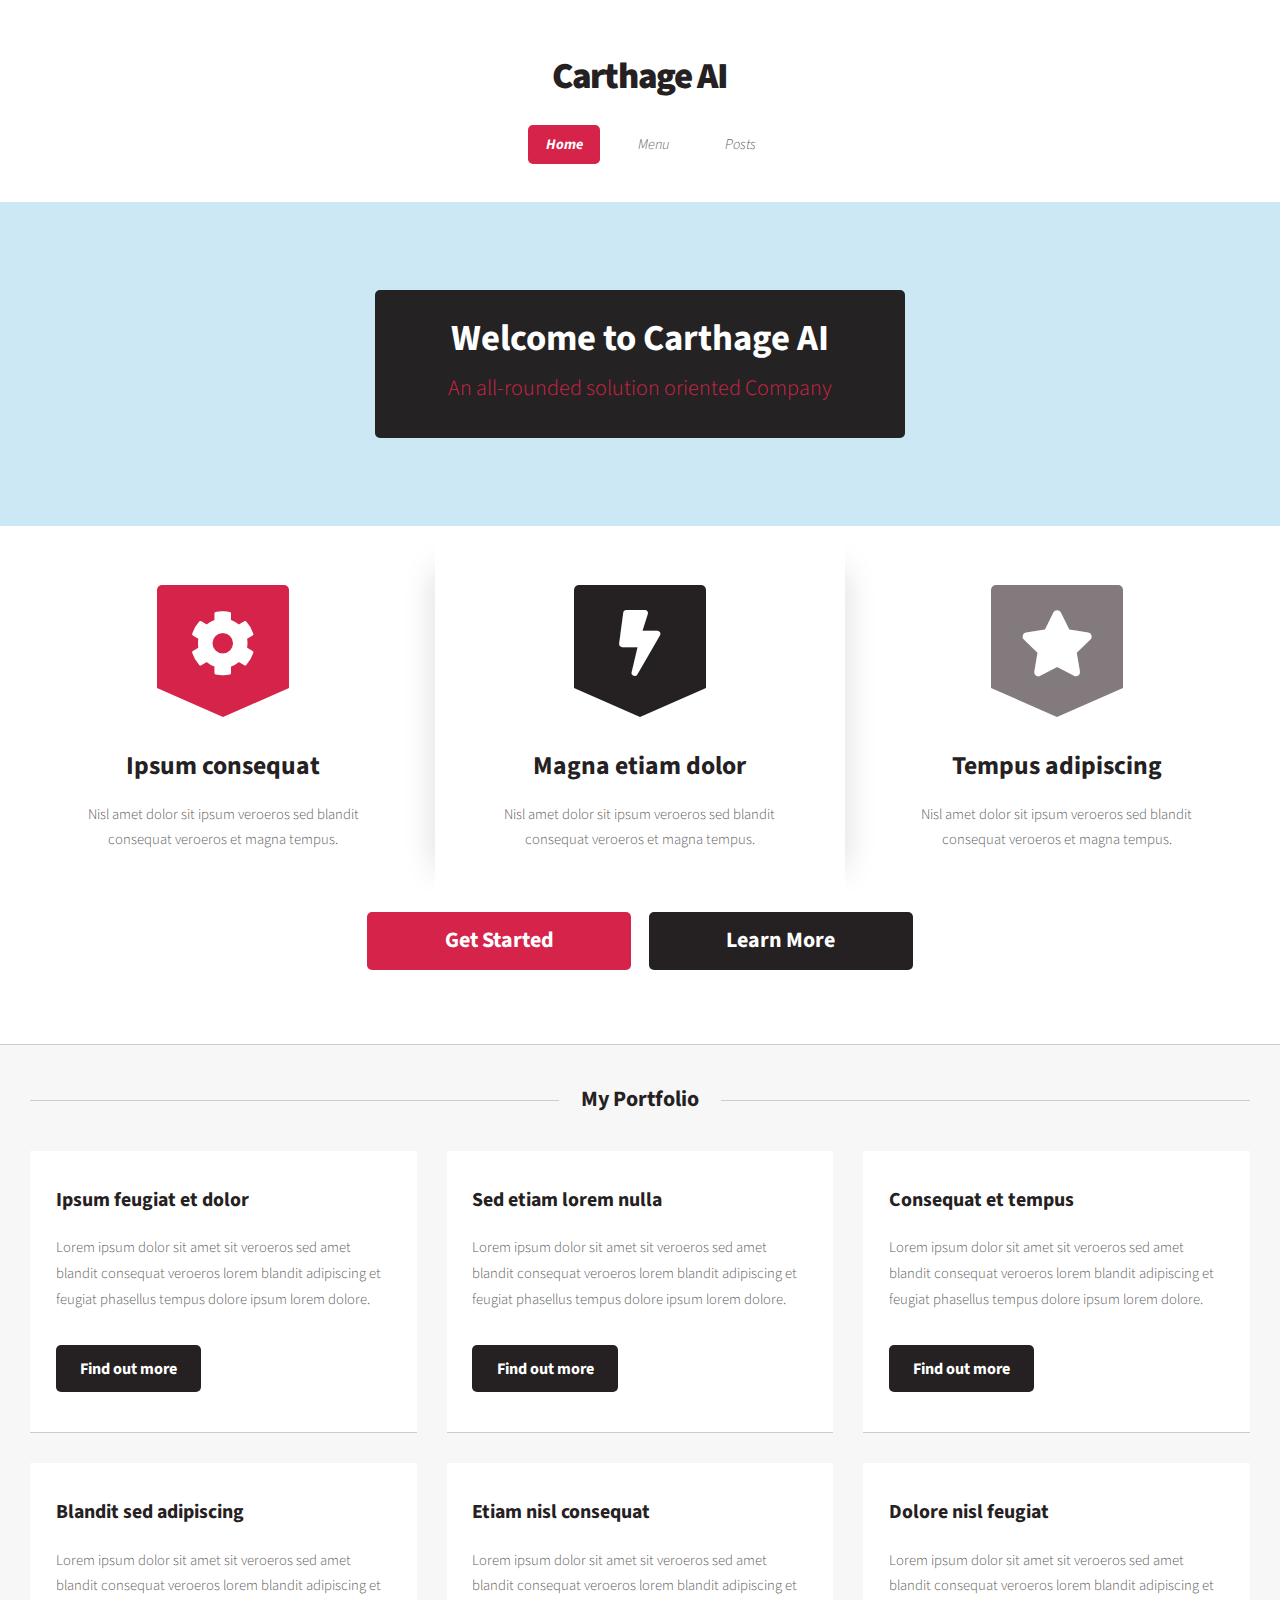
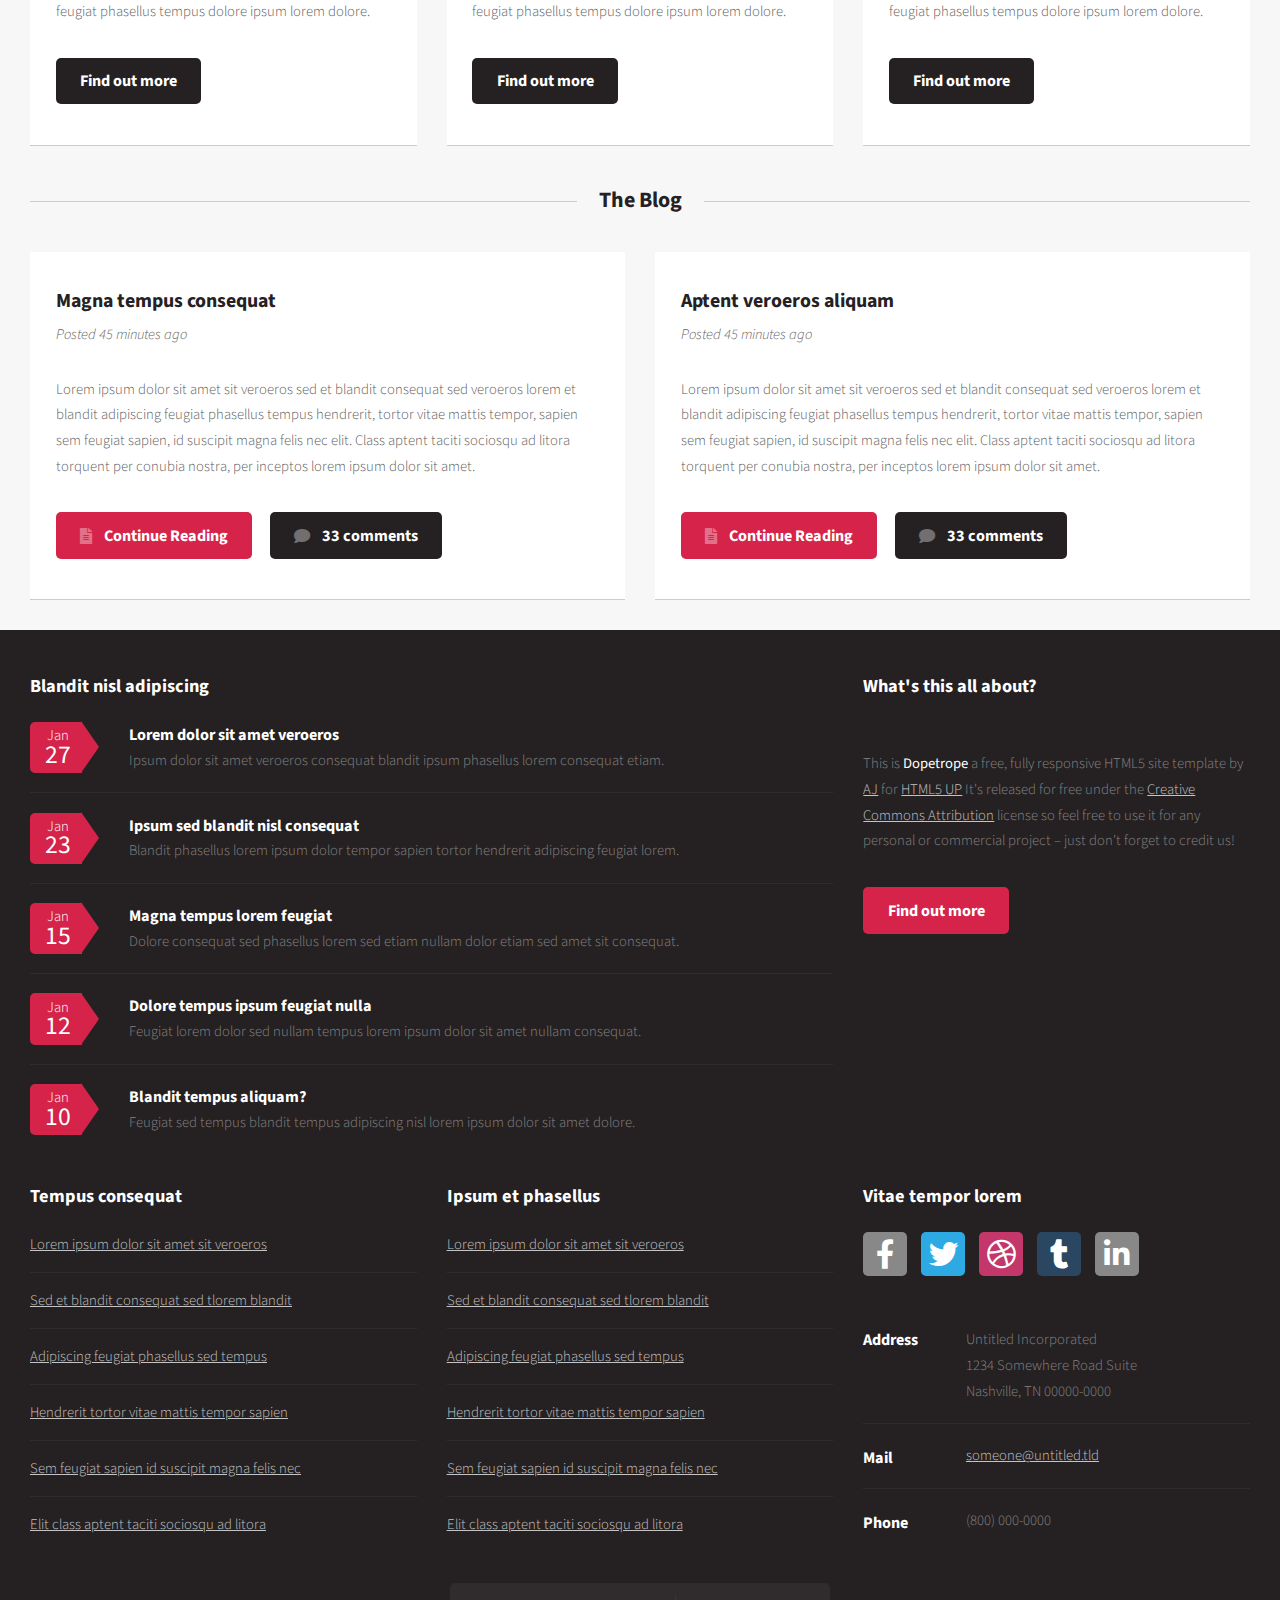
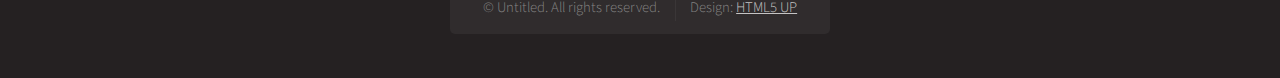
==== commit 01d85f85: "some changes, needs to be designed" ====
--- a/index.html
+++ b/index.html
@@ -6,7 +6,7 @@
 -->
 <html>
 	<head>
-		<title>Dopetrope by HTML5 UP</title>
+		<title>Carthage AI</title>
 		<meta charset="utf-8" />
 		<meta name="viewport" content="width=device-width, initial-scale=1, user-scalable=no" />
 		<link rel="stylesheet" href="assets/css/main.css" />
@@ -18,42 +18,41 @@
 				<section id="header">
 
 					<!-- Logo -->
-						<h1><a href="index.html">Dopetrope</a></h1>
+						<h1><a href="index.html">Carthage AI</a></h1>
 
 					<!-- Nav -->
 						<nav id="nav">
 							<ul>
 								<li class="current"><a href="index.html">Home</a></li>
 								<li>
-									<a href="#">Dropdown</a>
+									<a href="#">Menu</a>
 									<ul>
-										<li><a href="#">Lorem ipsum dolor</a></li>
-										<li><a href="#">Magna phasellus</a></li>
-										<li><a href="#">Etiam dolore nisl</a></li>
-										<li>
-											<a href="#">Phasellus consequat</a>
+										<li><a href="#">Blog</a></li>
+										<li><a href="#">About</a></li>
+										<li>
+											<a href="#">Services</a>
 											<ul>
-												<li><a href="#">Magna phasellus</a></li>
-												<li><a href="#">Etiam dolore nisl</a></li>
-												<li><a href="#">Veroeros feugiat</a></li>
-												<li><a href="#">Nisl sed aliquam</a></li>
-												<li><a href="#">Dolore adipiscing</a></li>
+												<li><a href="#">Data science</a></li>
+												<li><a href="#">GEN AI</a></li>
+												<li><a href="#">Machine learning and deep learning</a></li>
+												<li><a href="#">Contact</a></li>
+												<li><a href="#">Sponsor</a></li>
 											</ul>
 										</li>
-										<li><a href="#">Veroeros feugiat</a></li>
+										
 									</ul>
 								</li>
-								<li><a href="left-sidebar.html">Left Sidebar</a></li>
-								<li><a href="right-sidebar.html">Right Sidebar</a></li>
-								<li><a href="no-sidebar.html">No Sidebar</a></li>
+						
+								<li><a href="right-sidebar.html">Posts</a></li>
+								
 							</ul>
 						</nav>
 
 					<!-- Banner -->
 						<section id="banner">
 							<header>
-								<h2>Howdy. This is Dopetrope.</h2>
-								<p>A responsive template by HTML5 UP</p>
+								<h2>Welcome to Carthage AI</h2>
+								<p>An all-rounded solution oriented Company</p>
 							</header>
 						</section>
 
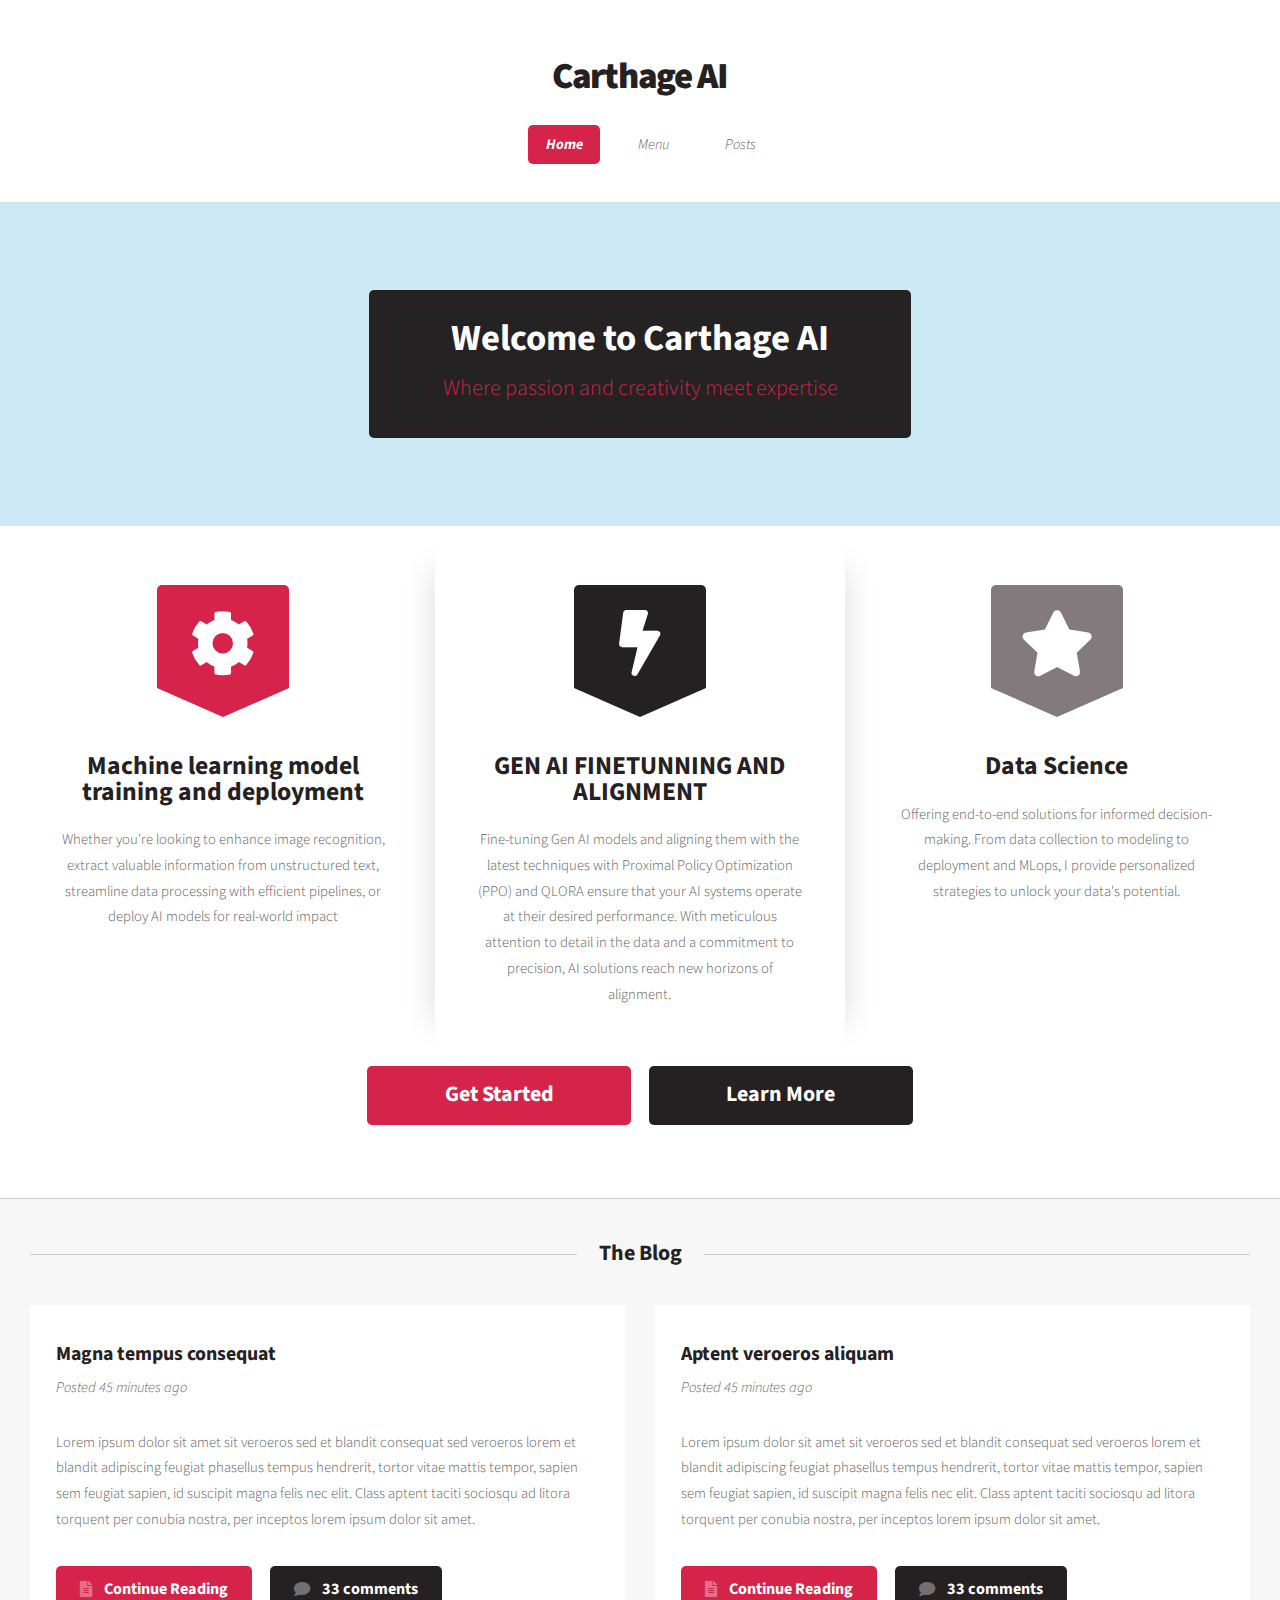
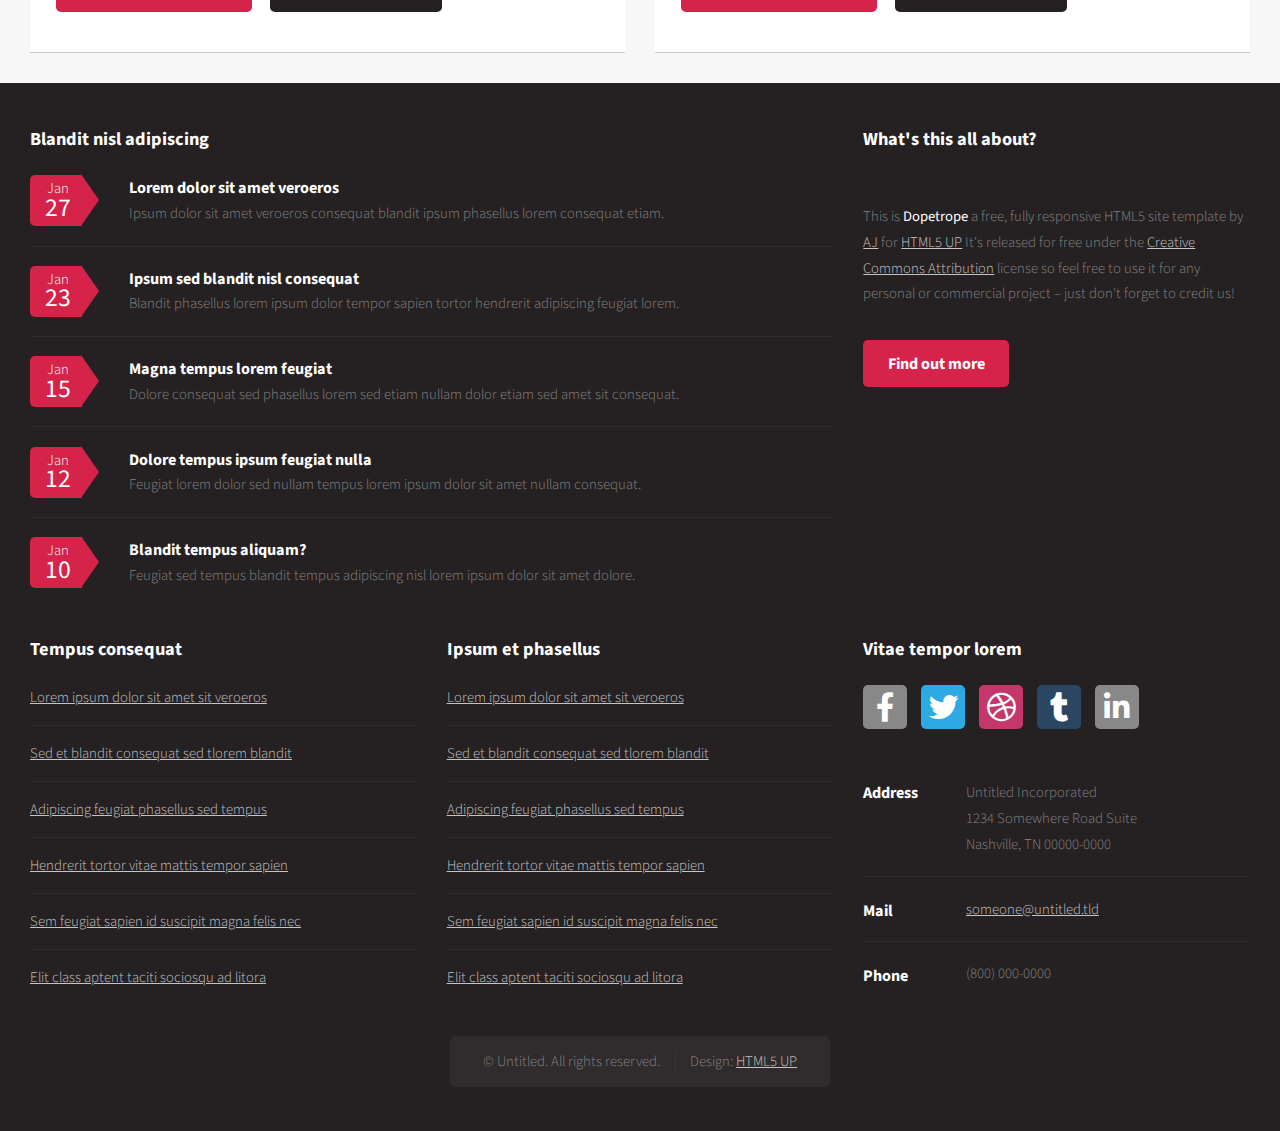
==== commit dc70a094: "some changes, needs to be designed" ====
--- a/index.html
+++ b/index.html
@@ -1,9 +1,5 @@
 <!DOCTYPE HTML>
-<!--
-	Dopetrope by HTML5 UP
-	html5up.net | @ajlkn
-	Free for personal and commercial use under the CCA 3.0 license (html5up.net/license)
--->
+
 <html>
 	<head>
 		<title>Carthage AI</title>
@@ -52,7 +48,7 @@
 						<section id="banner">
 							<header>
 								<h2>Welcome to Carthage AI</h2>
-								<p>An all-rounded solution oriented Company</p>
+								<p>Where passion and creativity meet expertise</p>
 							</header>
 						</section>
 
@@ -63,27 +59,35 @@
 									<section class="first">
 										<i class="icon solid featured fa-cog"></i>
 										<header>
-											<h2>Ipsum consequat</h2>
+											<h2>Machine learning model training 
+												and deployment</h2>
 										</header>
-										<p>Nisl amet dolor sit ipsum veroeros sed blandit consequat veroeros et magna tempus.</p>
+										<p>Whether you're looking to enhance image recognition, extract valuable information from unstructured text, streamline data processing with efficient pipelines, 
+											or deploy AI models for real-world impact</p>
 									</section>
 								</div>
 								<div class="col-4 col-12-medium">
 									<section class="middle">
 										<i class="icon solid featured alt fa-bolt"></i>
 										<header>
-											<h2>Magna etiam dolor</h2>
+											<h2>GEN AI FINETUNNING AND ALIGNMENT</h2>
 										</header>
-										<p>Nisl amet dolor sit ipsum veroeros sed blandit consequat veroeros et magna tempus.</p>
+										<p>Fine-tuning Gen AI models and aligning them with the latest techniques
+											with Proximal Policy Optimization (PPO) and QLORA ensure that your AI systems operate at 
+											their desired performance. With meticulous attention to detail 
+											in the data and a commitment to precision, 
+											AI solutions reach new horizons of alignment.</p>
 									</section>
 								</div>
 								<div class="col-4 col-12-medium">
 									<section class="last">
 										<i class="icon solid featured alt2 fa-star"></i>
 										<header>
-											<h2>Tempus adipiscing</h2>
+											<h2>Data Science</h2>
 										</header>
-										<p>Nisl amet dolor sit ipsum veroeros sed blandit consequat veroeros et magna tempus.</p>
+										<p>Offering end-to-end solutions for informed decision-making. 
+											From data collection to modeling to deployment and MLops, 
+											I provide personalized strategies to unlock your data's potential. </p>
 									</section>
 								</div>
 							</div>
@@ -103,101 +107,7 @@
 						<div class="row">
 							<div class="col-12">
 
-								<!-- Portfolio -->
-									<section>
-										<header class="major">
-											<h2>My Portfolio</h2>
-										</header>
-										<div class="row">
-											<div class="col-4 col-6-medium col-12-small">
-												<section class="box">
-													<a href="#" class="image featured"><img src="images/pic02.jpg" alt="" /></a>
-													<header>
-														<h3>Ipsum feugiat et dolor</h3>
-													</header>
-													<p>Lorem ipsum dolor sit amet sit veroeros sed amet blandit consequat veroeros lorem blandit adipiscing et feugiat phasellus tempus dolore ipsum lorem dolore.</p>
-													<footer>
-														<ul class="actions">
-															<li><a href="#" class="button alt">Find out more</a></li>
-														</ul>
-													</footer>
-												</section>
-											</div>
-											<div class="col-4 col-6-medium col-12-small">
-												<section class="box">
-													<a href="#" class="image featured"><img src="images/pic03.jpg" alt="" /></a>
-													<header>
-														<h3>Sed etiam lorem nulla</h3>
-													</header>
-													<p>Lorem ipsum dolor sit amet sit veroeros sed amet blandit consequat veroeros lorem blandit adipiscing et feugiat phasellus tempus dolore ipsum lorem dolore.</p>
-													<footer>
-														<ul class="actions">
-															<li><a href="#" class="button alt">Find out more</a></li>
-														</ul>
-													</footer>
-												</section>
-											</div>
-											<div class="col-4 col-6-medium col-12-small">
-												<section class="box">
-													<a href="#" class="image featured"><img src="images/pic04.jpg" alt="" /></a>
-													<header>
-														<h3>Consequat et tempus</h3>
-													</header>
-													<p>Lorem ipsum dolor sit amet sit veroeros sed amet blandit consequat veroeros lorem blandit adipiscing et feugiat phasellus tempus dolore ipsum lorem dolore.</p>
-													<footer>
-														<ul class="actions">
-															<li><a href="#" class="button alt">Find out more</a></li>
-														</ul>
-													</footer>
-												</section>
-											</div>
-											<div class="col-4 col-6-medium col-12-small">
-												<section class="box">
-													<a href="#" class="image featured"><img src="images/pic05.jpg" alt="" /></a>
-													<header>
-														<h3>Blandit sed adipiscing</h3>
-													</header>
-													<p>Lorem ipsum dolor sit amet sit veroeros sed amet blandit consequat veroeros lorem blandit adipiscing et feugiat phasellus tempus dolore ipsum lorem dolore.</p>
-													<footer>
-														<ul class="actions">
-															<li><a href="#" class="button alt">Find out more</a></li>
-														</ul>
-													</footer>
-												</section>
-											</div>
-											<div class="col-4 col-6-medium col-12-small">
-												<section class="box">
-													<a href="#" class="image featured"><img src="images/pic06.jpg" alt="" /></a>
-													<header>
-														<h3>Etiam nisl consequat</h3>
-													</header>
-													<p>Lorem ipsum dolor sit amet sit veroeros sed amet blandit consequat veroeros lorem blandit adipiscing et feugiat phasellus tempus dolore ipsum lorem dolore.</p>
-													<footer>
-														<ul class="actions">
-															<li><a href="#" class="button alt">Find out more</a></li>
-														</ul>
-													</footer>
-												</section>
-											</div>
-											<div class="col-4 col-6-medium col-12-small">
-												<section class="box">
-													<a href="#" class="image featured"><img src="images/pic07.jpg" alt="" /></a>
-													<header>
-														<h3>Dolore nisl feugiat</h3>
-													</header>
-													<p>Lorem ipsum dolor sit amet sit veroeros sed amet blandit consequat veroeros lorem blandit adipiscing et feugiat phasellus tempus dolore ipsum lorem dolore.</p>
-													<footer>
-														<ul class="actions">
-															<li><a href="#" class="button alt">Find out more</a></li>
-														</ul>
-													</footer>
-												</section>
-											</div>
-										</div>
-									</section>
-
-							</div>
-							<div class="col-12">
+								
 
 								<!-- Blog -->
 									<section>
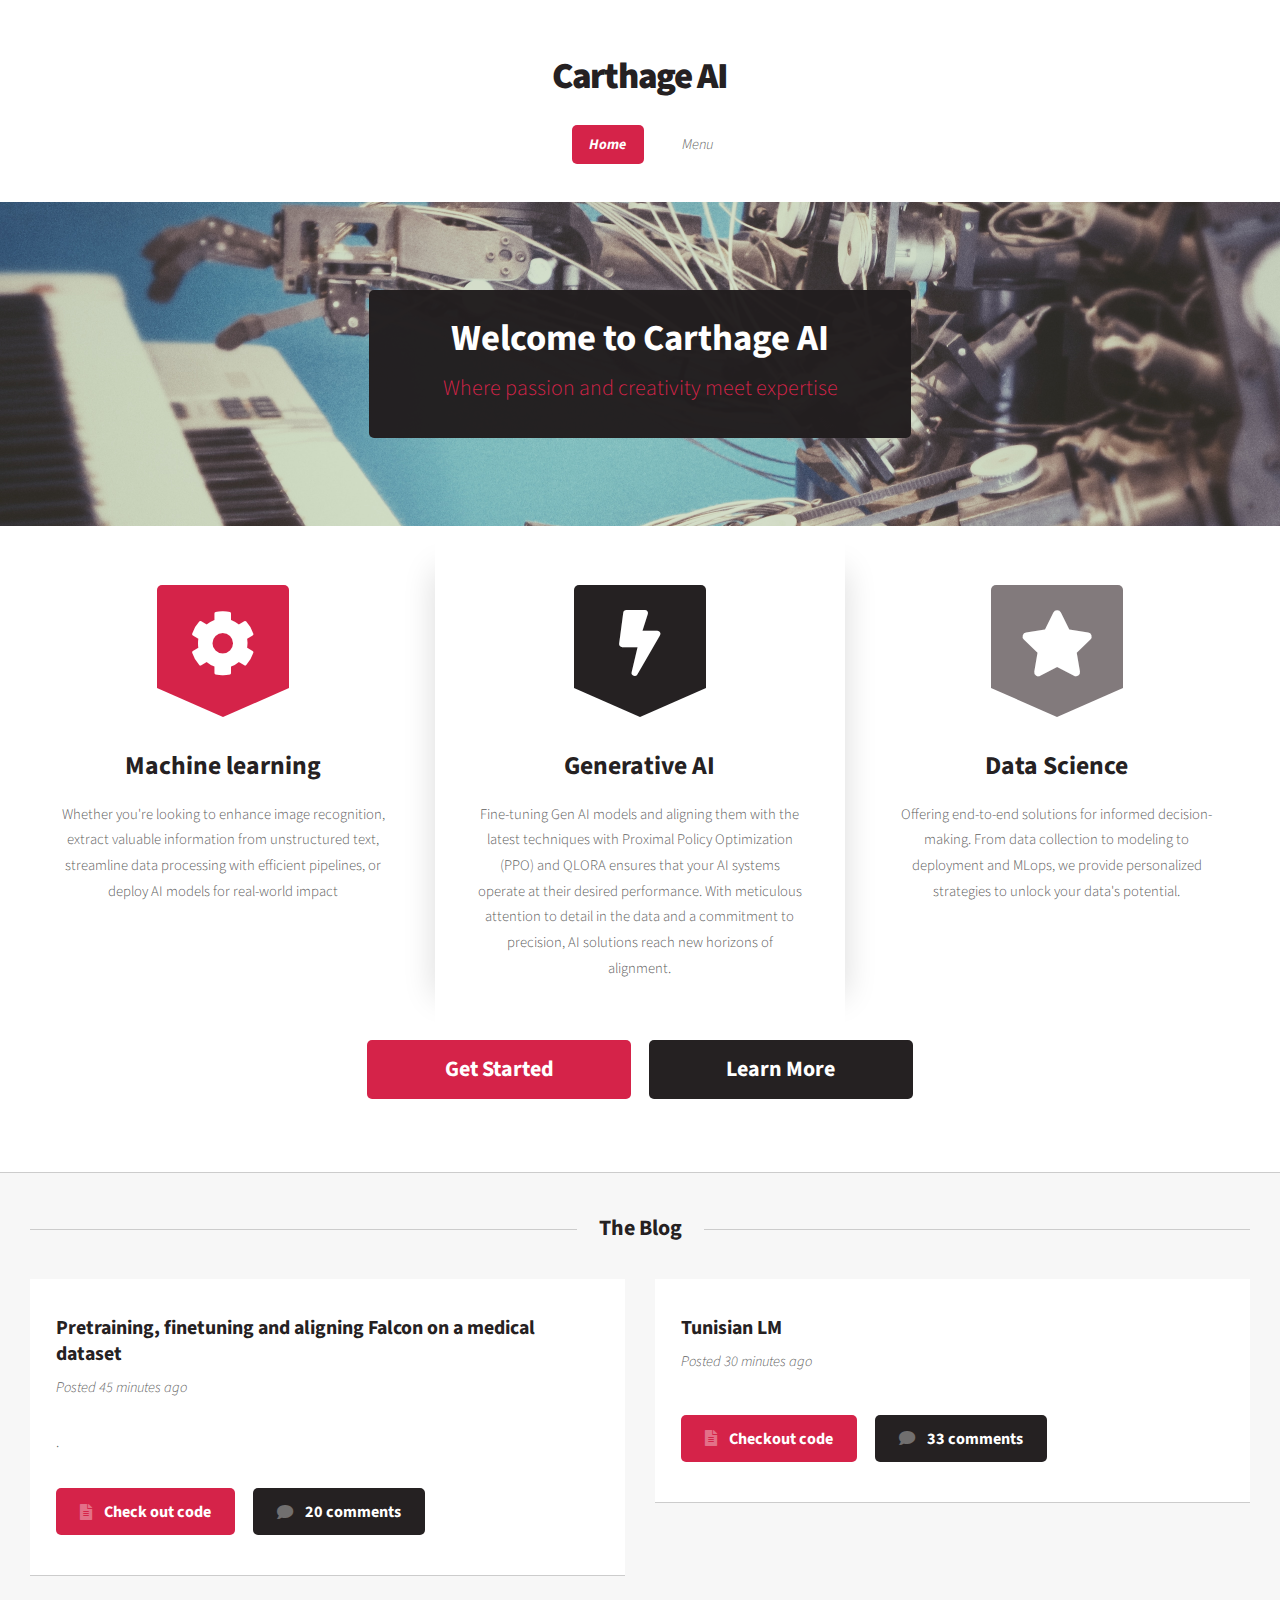
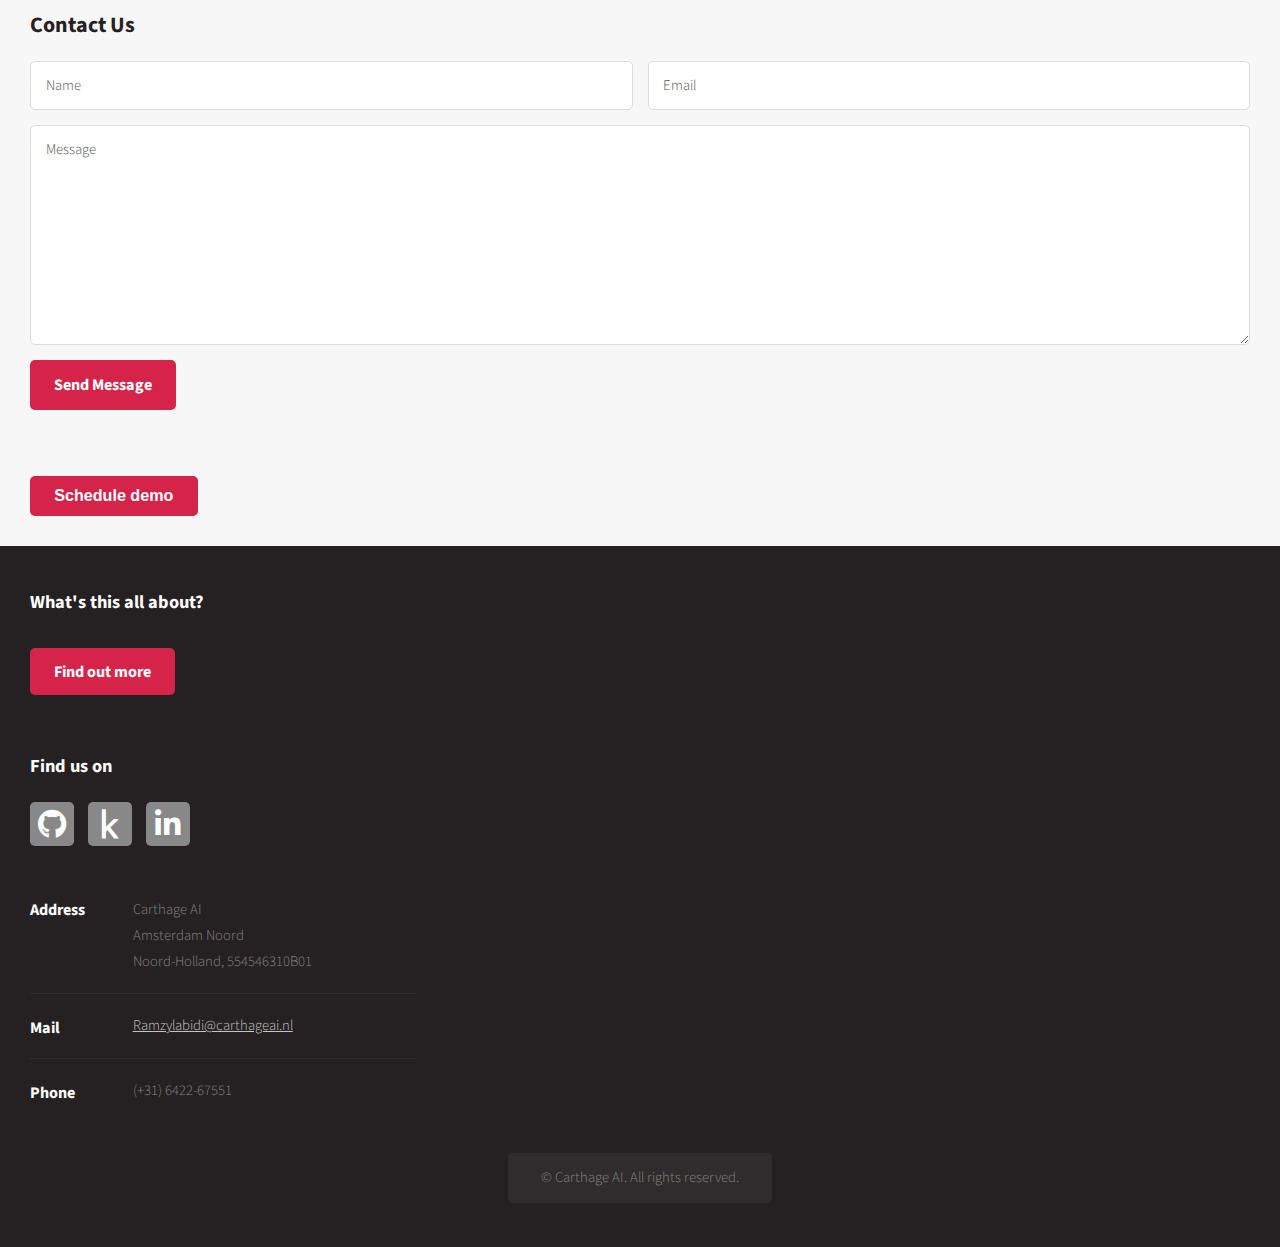
==== commit 2ef85d10: "carthage ai 001" ====
--- a/index.html
+++ b/index.html
@@ -1,301 +1,336 @@
 <!DOCTYPE HTML>
-
-<html>
-	<head>
-		<title>Carthage AI</title>
-		<meta charset="utf-8" />
-		<meta name="viewport" content="width=device-width, initial-scale=1, user-scalable=no" />
-		<link rel="stylesheet" href="assets/css/main.css" />
-	</head>
-	<body class="homepage is-preload">
-		<div id="page-wrapper">
-
-			<!-- Header -->
-				<section id="header">
-
-					<!-- Logo -->
-						<h1><a href="index.html">Carthage AI</a></h1>
-
-					<!-- Nav -->
-						<nav id="nav">
-							<ul>
-								<li class="current"><a href="index.html">Home</a></li>
-								<li>
-									<a href="#">Menu</a>
-									<ul>
-										<li><a href="#">Blog</a></li>
-										<li><a href="#">About</a></li>
-										<li>
-											<a href="#">Services</a>
-											<ul>
-												<li><a href="#">Data science</a></li>
-												<li><a href="#">GEN AI</a></li>
-												<li><a href="#">Machine learning and deep learning</a></li>
-												<li><a href="#">Contact</a></li>
-												<li><a href="#">Sponsor</a></li>
-											</ul>
-										</li>
-										
-									</ul>
-								</li>
-						
-								<li><a href="right-sidebar.html">Posts</a></li>
-								
-							</ul>
-						</nav>
-
-					<!-- Banner -->
-						<section id="banner">
-							<header>
-								<h2>Welcome to Carthage AI</h2>
-								<p>Where passion and creativity meet expertise</p>
-							</header>
-						</section>
-
-					<!-- Intro -->
-						<section id="intro" class="container">
-							<div class="row">
-								<div class="col-4 col-12-medium">
-									<section class="first">
-										<i class="icon solid featured fa-cog"></i>
-										<header>
-											<h2>Machine learning model training 
-												and deployment</h2>
-										</header>
-										<p>Whether you're looking to enhance image recognition, extract valuable information from unstructured text, streamline data processing with efficient pipelines, 
-											or deploy AI models for real-world impact</p>
-									</section>
-								</div>
-								<div class="col-4 col-12-medium">
-									<section class="middle">
-										<i class="icon solid featured alt fa-bolt"></i>
-										<header>
-											<h2>GEN AI FINETUNNING AND ALIGNMENT</h2>
-										</header>
-										<p>Fine-tuning Gen AI models and aligning them with the latest techniques
-											with Proximal Policy Optimization (PPO) and QLORA ensure that your AI systems operate at 
-											their desired performance. With meticulous attention to detail 
-											in the data and a commitment to precision, 
-											AI solutions reach new horizons of alignment.</p>
-									</section>
-								</div>
-								<div class="col-4 col-12-medium">
-									<section class="last">
-										<i class="icon solid featured alt2 fa-star"></i>
-										<header>
-											<h2>Data Science</h2>
-										</header>
-										<p>Offering end-to-end solutions for informed decision-making. 
-											From data collection to modeling to deployment and MLops, 
-											I provide personalized strategies to unlock your data's potential. </p>
-									</section>
-								</div>
-							</div>
-							<footer>
-								<ul class="actions">
-									<li><a href="#" class="button large">Get Started</a></li>
-									<li><a href="#" class="button alt large">Learn More</a></li>
+<html lang="en">
+<head>
+    <meta charset="utf-8" />
+    <meta name="viewport" content="width=device-width, initial-scale=1, user-scalable=no" />
+    <title>Carthage AI</title>
+    <link rel="stylesheet" href="assets/css/main.css" />
+    <style>
+        /* Add this style for the modal */
+        .modal {
+            display: none;
+            position: fixed;
+            z-index: 1;
+            left: 0;
+            top: 0;
+            width: 100%;
+            height: 100%;
+            overflow: auto;
+            background-color: rgba(0, 0, 0, 0.7);
+            padding-top: 60px;
+        }
+
+        .modal-content {
+            background-color: #fefefe;
+            margin: 5% auto;
+            padding: 20px;
+            border: 1px solid #888;
+            width: 80%;
+        }
+
+        .close {
+            color: #aaa;
+            float: right;
+            font-size: 28px;
+            font-weight: bold;
+        }
+
+        .close:hover,
+        .close:focus {
+            color: black;
+            text-decoration: none;
+            cursor: pointer;
+        }
+    </style>
+</head>
+<body class="homepage is-preload">
+    <div id="page-wrapper">
+		<section id="header">
+
+			<!-- Logo -->
+				<h1><a href="index.html">Carthage AI</a></h1>
+
+			<!-- Nav -->
+			<nav id="nav">
+				<ul class="main-menu">
+					<li class="current"><a href="index.html">Home</a></li>
+					<li class="dropdown">
+						<a href="#">Menu</a>
+						<ul class="sub-menu">
+							
+							<li><a href="https://ramzylabidi.github.io/about.html">About</a></li>
+							<li class="dropdown">
+								<a href="#">Services</a>
+								<ul class="sub-menu">
+									<li><a href="#">Data science</a></li>
+									<li><a href="#">GEN AI</a></li>
+									<li><a href="#">Machine learning and deep learning</a></li>
+									
+									<li><a href="#">Sponsor</a></li>
 								</ul>
-							</footer>
-						</section>
-
+							</li>
+						</ul>
+					</li>
+				</ul>
+			</nav>
+			
+
+			<!-- Banner -->
+				<section id="banner">
+					<header>
+						<h2>Welcome to Carthage AI</h2>
+						<p>Where passion and creativity meet expertise</p>
+					</header>
 				</section>
 
-			<!-- Main -->
-				<section id="main">
-					<div class="container">
-						<div class="row">
-							<div class="col-12">
-
-								
-
-								<!-- Blog -->
-									<section>
-										<header class="major">
-											<h2>The Blog</h2>
-										</header>
-										<div class="row">
-											<div class="col-6 col-12-small">
-												<section class="box">
-													<a href="#" class="image featured"><img src="images/pic08.jpg" alt="" /></a>
-													<header>
-														<h3>Magna tempus consequat</h3>
-														<p>Posted 45 minutes ago</p>
-													</header>
-													<p>Lorem ipsum dolor sit amet sit veroeros sed et blandit consequat sed veroeros lorem et blandit adipiscing feugiat phasellus tempus hendrerit, tortor vitae mattis tempor, sapien sem feugiat sapien, id suscipit magna felis nec elit. Class aptent taciti sociosqu ad litora torquent per conubia nostra, per inceptos lorem ipsum dolor sit amet.</p>
-													<footer>
-														<ul class="actions">
-															<li><a href="#" class="button icon solid fa-file-alt">Continue Reading</a></li>
-															<li><a href="#" class="button alt icon solid fa-comment">33 comments</a></li>
-														</ul>
-													</footer>
-												</section>
-											</div>
-											<div class="col-6 col-12-small">
-												<section class="box">
-													<a href="#" class="image featured"><img src="images/pic09.jpg" alt="" /></a>
-													<header>
-														<h3>Aptent veroeros aliquam</h3>
-														<p>Posted 45 minutes ago</p>
-													</header>
-													<p>Lorem ipsum dolor sit amet sit veroeros sed et blandit consequat sed veroeros lorem et blandit adipiscing feugiat phasellus tempus hendrerit, tortor vitae mattis tempor, sapien sem feugiat sapien, id suscipit magna felis nec elit. Class aptent taciti sociosqu ad litora torquent per conubia nostra, per inceptos lorem ipsum dolor sit amet.</p>
-													<footer>
-														<ul class="actions">
-															<li><a href="#" class="button icon solid fa-file-alt">Continue Reading</a></li>
-															<li><a href="#" class="button alt icon solid fa-comment">33 comments</a></li>
-														</ul>
-													</footer>
-												</section>
-											</div>
-										</div>
-									</section>
-
-							</div>
+			<!-- Intro -->
+				<section id="intro" class="container">
+					<div class="row">
+						<div class="col-4 col-12-medium">
+							<section class="first">
+								<i class="icon solid featured fa-cog"></i>
+								<header>
+									<h2>Machine learning</h2>
+								</header>
+								<p>Whether you're looking to enhance image recognition, extract valuable information from unstructured text, streamline data processing with efficient pipelines, 
+									or deploy AI models for real-world impact</p>
+							</section>
+						</div>
+						<div class="col-4 col-12-medium">
+							<section class="middle">
+								<i class="icon solid featured alt fa-bolt"></i>
+								<header>
+									<h2>Generative AI</h2>
+								</header>
+								<p>Fine-tuning Gen AI models and aligning them with the latest techniques
+									with Proximal Policy Optimization (PPO) and QLORA ensures that your AI systems operate at 
+									their desired performance. With meticulous attention to detail 
+									in the data and a commitment to precision, 
+									AI solutions reach new horizons of alignment.</p>
+							</section>
+						</div>
+						<div class="col-4 col-12-medium">
+							<section class="last">
+								<i class="icon solid featured alt2 fa-star"></i>
+								<header>
+									<h2>Data Science</h2>
+								</header>
+								<p>Offering end-to-end solutions for informed decision-making. 
+									From data collection to modeling to deployment and MLops, 
+									we provide personalized strategies to unlock your data's potential. </p>
+							</section>
 						</div>
 					</div>
+					<footer>
+						<ul class="actions">
+							<li><a href="#" class="button large">Get Started</a></li>
+							<li><a href="#" class="button alt large">Learn More</a></li>
+						</ul>
+					</footer>
 				</section>
 
-			<!-- Footer -->
-				<section id="footer">
-					<div class="container">
-						<div class="row">
-							<div class="col-8 col-12-medium">
-								<section>
-									<header>
-										<h2>Blandit nisl adipiscing</h2>
-									</header>
-									<ul class="dates">
-										<li>
-											<span class="date">Jan <strong>27</strong></span>
-											<h3><a href="#">Lorem dolor sit amet veroeros</a></h3>
-											<p>Ipsum dolor sit amet veroeros consequat blandit ipsum phasellus lorem consequat etiam.</p>
-										</li>
-										<li>
-											<span class="date">Jan <strong>23</strong></span>
-											<h3><a href="#">Ipsum sed blandit nisl consequat</a></h3>
-											<p>Blandit phasellus lorem ipsum dolor tempor sapien tortor hendrerit adipiscing feugiat lorem.</p>
-										</li>
-										<li>
-											<span class="date">Jan <strong>15</strong></span>
-											<h3><a href="#">Magna tempus lorem feugiat</a></h3>
-											<p>Dolore consequat sed phasellus lorem sed etiam nullam dolor etiam sed amet sit consequat.</p>
-										</li>
-										<li>
-											<span class="date">Jan <strong>12</strong></span>
-											<h3><a href="#">Dolore tempus ipsum feugiat nulla</a></h3>
-											<p>Feugiat lorem dolor sed nullam tempus lorem ipsum dolor sit amet nullam consequat.</p>
-										</li>
-										<li>
-											<span class="date">Jan <strong>10</strong></span>
-											<h3><a href="#">Blandit tempus aliquam?</a></h3>
-											<p>Feugiat sed tempus blandit tempus adipiscing nisl lorem ipsum dolor sit amet dolore.</p>
-										</li>
-									</ul>
-								</section>
-							</div>
-							<div class="col-4 col-12-medium">
-								<section>
-									<header>
-										<h2>What's this all about?</h2>
-									</header>
-									<a href="#" class="image featured"><img src="images/pic10.jpg" alt="" /></a>
-									<p>
-										This is <strong>Dopetrope</strong> a free, fully responsive HTML5 site template by
-										<a href="http://twitter.com/ajlkn">AJ</a> for <a href="http://html5up.net/">HTML5 UP</a> It's released for free under
-										the <a href="http://html5up.net/license/">Creative Commons Attribution</a> license so feel free to use it for any personal or commercial project &ndash; just don't forget to credit us!
-									</p>
-									<footer>
-										<ul class="actions">
-											<li><a href="#" class="button">Find out more</a></li>
-										</ul>
-									</footer>
-								</section>
-							</div>
-							<div class="col-4 col-6-medium col-12-small">
-								<section>
-									<header>
-										<h2>Tempus consequat</h2>
-									</header>
-									<ul class="divided">
-										<li><a href="#">Lorem ipsum dolor sit amet sit veroeros</a></li>
-										<li><a href="#">Sed et blandit consequat sed tlorem blandit</a></li>
-										<li><a href="#">Adipiscing feugiat phasellus sed tempus</a></li>
-										<li><a href="#">Hendrerit tortor vitae mattis tempor sapien</a></li>
-										<li><a href="#">Sem feugiat sapien id suscipit magna felis nec</a></li>
-										<li><a href="#">Elit class aptent taciti sociosqu ad litora</a></li>
-									</ul>
-								</section>
-							</div>
-							<div class="col-4 col-6-medium col-12-small">
-								<section>
-									<header>
-										<h2>Ipsum et phasellus</h2>
-									</header>
-									<ul class="divided">
-										<li><a href="#">Lorem ipsum dolor sit amet sit veroeros</a></li>
-										<li><a href="#">Sed et blandit consequat sed tlorem blandit</a></li>
-										<li><a href="#">Adipiscing feugiat phasellus sed tempus</a></li>
-										<li><a href="#">Hendrerit tortor vitae mattis tempor sapien</a></li>
-										<li><a href="#">Sem feugiat sapien id suscipit magna felis nec</a></li>
-										<li><a href="#">Elit class aptent taciti sociosqu ad litora</a></li>
-									</ul>
-								</section>
-							</div>
-							<div class="col-4 col-12-medium">
-								<section>
-									<header>
-										<h2>Vitae tempor lorem</h2>
-									</header>
-									<ul class="social">
-										<li><a class="icon brands fa-facebook-f" href="#"><span class="label">Facebook</span></a></li>
-										<li><a class="icon brands fa-twitter" href="#"><span class="label">Twitter</span></a></li>
-										<li><a class="icon brands fa-dribbble" href="#"><span class="label">Dribbble</span></a></li>
-										<li><a class="icon brands fa-tumblr" href="#"><span class="label">Tumblr</span></a></li>
-										<li><a class="icon brands fa-linkedin-in" href="#"><span class="label">LinkedIn</span></a></li>
-									</ul>
-									<ul class="contact">
-										<li>
-											<h3>Address</h3>
-											<p>
-												Untitled Incorporated<br />
-												1234 Somewhere Road Suite<br />
-												Nashville, TN 00000-0000
-											</p>
-										</li>
-										<li>
-											<h3>Mail</h3>
-											<p><a href="#">someone@untitled.tld</a></p>
-										</li>
-										<li>
-											<h3>Phone</h3>
-											<p>(800) 000-0000</p>
-										</li>
-									</ul>
-								</section>
-							</div>
-							<div class="col-12">
-
-								<!-- Copyright -->
-									<div id="copyright">
-										<ul class="links">
-											<li>&copy; Untitled. All rights reserved.</li><li>Design: <a href="http://html5up.net">HTML5 UP</a></li>
-										</ul>
-									</div>
-
-							</div>
-						</div>
-					</div>
-				</section>
-
-		</div>
-
-		<!-- Scripts -->
-			<script src="assets/js/jquery.min.js"></script>
-			<script src="assets/js/jquery.dropotron.min.js"></script>
-			<script src="assets/js/browser.min.js"></script>
-			<script src="assets/js/breakpoints.min.js"></script>
-			<script src="assets/js/util.js"></script>
-			<script src="assets/js/main.js"></script>
-
-	</body>
-</html>+		</section>
+
+        <!-- Main -->
+        <section id="main">
+            <div class="container">
+                <div class="row">
+                    <div class="col-12">
+                        <!-- Blog Section -->
+                        <section>
+                            <header class="major">
+                                <h2>The Blog</h2>
+                            </header>
+                            <div class="row">
+                                <div class="col-6 col-12-small">
+                                    <section class="box">
+                                        <a href="#" class="image featured"><img src="images/pic08.jpg" alt="" /></a>
+                                        <header>
+                                            <h3>Pretraining, finetuning and aligning Falcon on a medical dataset</h3>
+                                            <p>Posted 45 minutes ago</p>
+                                        </header>
+                                        <p>.</p>
+                                        <footer>
+                                            <ul class="actions">
+                                                <li><a href="https://colab.research.google.com/drive/1oXqw6NjuihEM7ut7cSp9SGxwOzhMnlgo?usp=sharing" class="button icon solid fa-file-alt">Check out code</a></li>
+                                                <li><a href="#" class="button alt icon solid fa-comment">20 comments</a></li>
+                                            </ul>
+                                        </footer>
+                                    </section>
+                                </div>
+                                <div class="col-6 col-12-small">
+                                    <section class="box">
+                                        <a href="#" class="image featured"><img src="images/pic09.jpg" alt="" /></a>
+                                        <header>
+                                            <h3>Tunisian LM</h3>
+                                            <p>Posted 30 minutes ago</p>
+                                        </header>
+                                        <p></p>
+                                        <footer>
+                                            <ul class="actions">
+                                                <li><a href="https://colab.research.google.com/drive/18zUAoy0CP3B3jVohbGVuYV7ojUCkD14L?usp=sharing" class="button icon solid fa-file-alt">Checkout code</a></li>
+                                                <li><a href="#" class="button alt icon solid fa-comment">33 comments</a></li>
+                                            </ul>
+                                        </footer>
+                                    </section>
+                                </div>
+                            </div>
+                        </section>
+
+                        <!-- Contact Form -->
+                        <section id="contact">
+                            <header>
+                                <h2>Contact Us</h2>
+                            </header>
+                            <form id="contact-form">
+                                <div class="row gtr-50">
+                                    <div class="col-6 col-12-small">
+                                        <input type="text" name="name" id="name" placeholder="Name" required />
+                                    </div>
+                                    <div class="col-6 col-12-small">
+                                        <input type="email" name="email" id="email" placeholder="Email" required />
+                                    </div>
+                                    <div class="col-12">
+                                        <textarea name="message" id="message" placeholder="Message" required></textarea>
+                                    </div>
+                                    <div class="col-12">
+                                        <ul class="actions">
+                                            <li><input id="tt" type="submit" class="button" value="Send Message" /></li>
+                                        </ul>
+                                    </div>
+                                </div>
+                            </form>
+                        </section>
+
+                        <!-- Schedule Interview Modal -->
+                        <div id="interview-modal" class="modal">
+                            <div class="modal-content">
+                                <span id="close-modal" class="close">&times;</span>
+                                <h2>Schedule Interview</h2>
+                                <form id="interview-form">
+                                    <label for="interview-date">Date:</label>
+                                    <input type="date" id="interview-date" name="interview-date" required>
+
+                                    <label for="interview-time">Time:</label>
+                                    <input type="time" id="interview-time" name="interview-time" required>
+
+                                    <input type="submit" class="button" value="Schedule">
+                                </form>
+                            </div>
+                        </div>
+                        <!-- Schedule Interview Button -->
+                        <button id="open-modal" class="button">Schedule demo</button>
+                    </div>
+                </div>
+            </div>
+        </section>
+
+        <!-- Footer -->
+        <section id="footer">
+            <div class="container">
+                <div class="row">
+                    <div class="col-4 col-12-medium">
+                        <section>
+                            <header>
+                                <h2>What's this all about?</h2>
+                            </header>
+                            <footer>
+                                <ul class="actions">
+                                    <li><a href="#" class="button">Find out more</a></li>
+                                </ul>
+                            </footer>
+                        </section>
+                    </div>
+                    <div class="col-4 col-6-medium col-12-small">
+                        <!-- Tempus consequat section (you can uncomment this section if needed) -->
+                    </div>
+                    <div class="col-4 col-6-medium col-12-small">
+                        <!-- Ipsum et phasellus section (you can uncomment this section if needed) -->
+                    </div>
+                    <div class="col-4 col-12-medium" >
+                        <section>
+                            <header>
+                                <h2>Find us on</h2>
+                            </header>
+                            <ul class="social">
+                                <li><a class="icon brands fa-github" href="#"><span class="label">Github</span></a></li>
+                                <li><a class="icon brands fa-kaggle" href="https://www.kaggle.com/ramzylabidi/code"><span class="label">kaggle</span></a></li>
+                                <li><a class="icon brands fa-linkedin-in" href="https://www.linkedin.com/in/ramzyl%C3%A4bidi/"><span class="label">LinkedIn</span></a></li>
+                            </ul>
+                            <ul class="contact">
+                                <li>
+                                    <h3>Address</h3>
+                                    <p>
+                                        Carthage AI<br />
+                                        Amsterdam Noord<br />
+                                        Noord-Holland, 554546310B01
+                                    </p>
+                                </li>
+                                <li>
+                                    <h3>Mail</h3>
+                                    <p><a href="#">Ramzylabidi@carthageai.nl</a></p>
+                                </li>
+                                <li>
+                                    <h3>Phone</h3>
+                                    <p>(+31) 6422-67551</p>
+                                </li>
+                            </ul>
+                        </section>
+                    </div>
+                    <div class="col-12">
+                        <!-- Copyright -->
+                        <div id="copyright">
+                            <ul class="links">
+                                <li>&copy; Carthage AI. All rights reserved.</li>
+                            </ul>
+                        </div>
+                    </div>
+                </div>
+            </div>
+        </section>
+    </div>
+
+    <!-- Scripts -->
+    <script>
+        document.addEventListener("DOMContentLoaded", function () {
+            const interviewForm = document.getElementById("interview-form");
+            const openModalButton = document.getElementById("open-modal");
+            const closeModalButton = document.getElementById("close-modal");
+
+            function openModal() {
+                interviewForm.reset();
+                document.getElementById("interview-modal").style.display = "block";
+            }
+
+            function closeModal() {
+                document.getElementById("interview-modal").style.display = "none";
+            }
+
+            function scheduleInterview() {
+                const formData = new FormData(interviewForm);
+                const date = formData.get("interview-date");
+                const time = formData.get("interview-time");
+
+                console.log("Scheduled interview on", date, "at", time);
+
+                closeModal();
+            }
+
+            openModalButton.addEventListener("click", openModal);
+            closeModalButton.addEventListener("click", closeModal);
+
+            interviewForm.addEventListener("submit", function (event) {
+                event.preventDefault();
+                scheduleInterview();
+            });
+        });
+    </script>
+
+    <script src="assets/js/jquery.min.js"></script>
+    <script src="assets/js/jquery.dropotron.min.js"></script>
+    <script src="assets/js/browser.min.js"></script>
+    <script src="assets/js/breakpoints.min.js"></script>
+    <script src="assets/js/util.js"></script>
+    <script src="assets/js/main.js"></script>
+</body>
+</html>
--- a/assets/css/main.css
+++ b/assets/css/main.css
@@ -2060,6 +2060,7 @@
 
 	#page-wrapper > section {
 		margin-bottom: 0;
+		
 	}
 
 /* Header */
@@ -2173,9 +2174,9 @@
 /* Banner */
 
 	#banner {
-		background: #CCE8F4 url("../../images/pic01.jpg");
-		background-position: center center;
-		background-size: auto 100%;
+		background: #CCE8F4 url("../../images/bg.jpg");
+		background-position:0% ;
+		background-size: auto 300%;
 		background-repeat: no-repeat;
 		text-align: center;
 		position: relative;
